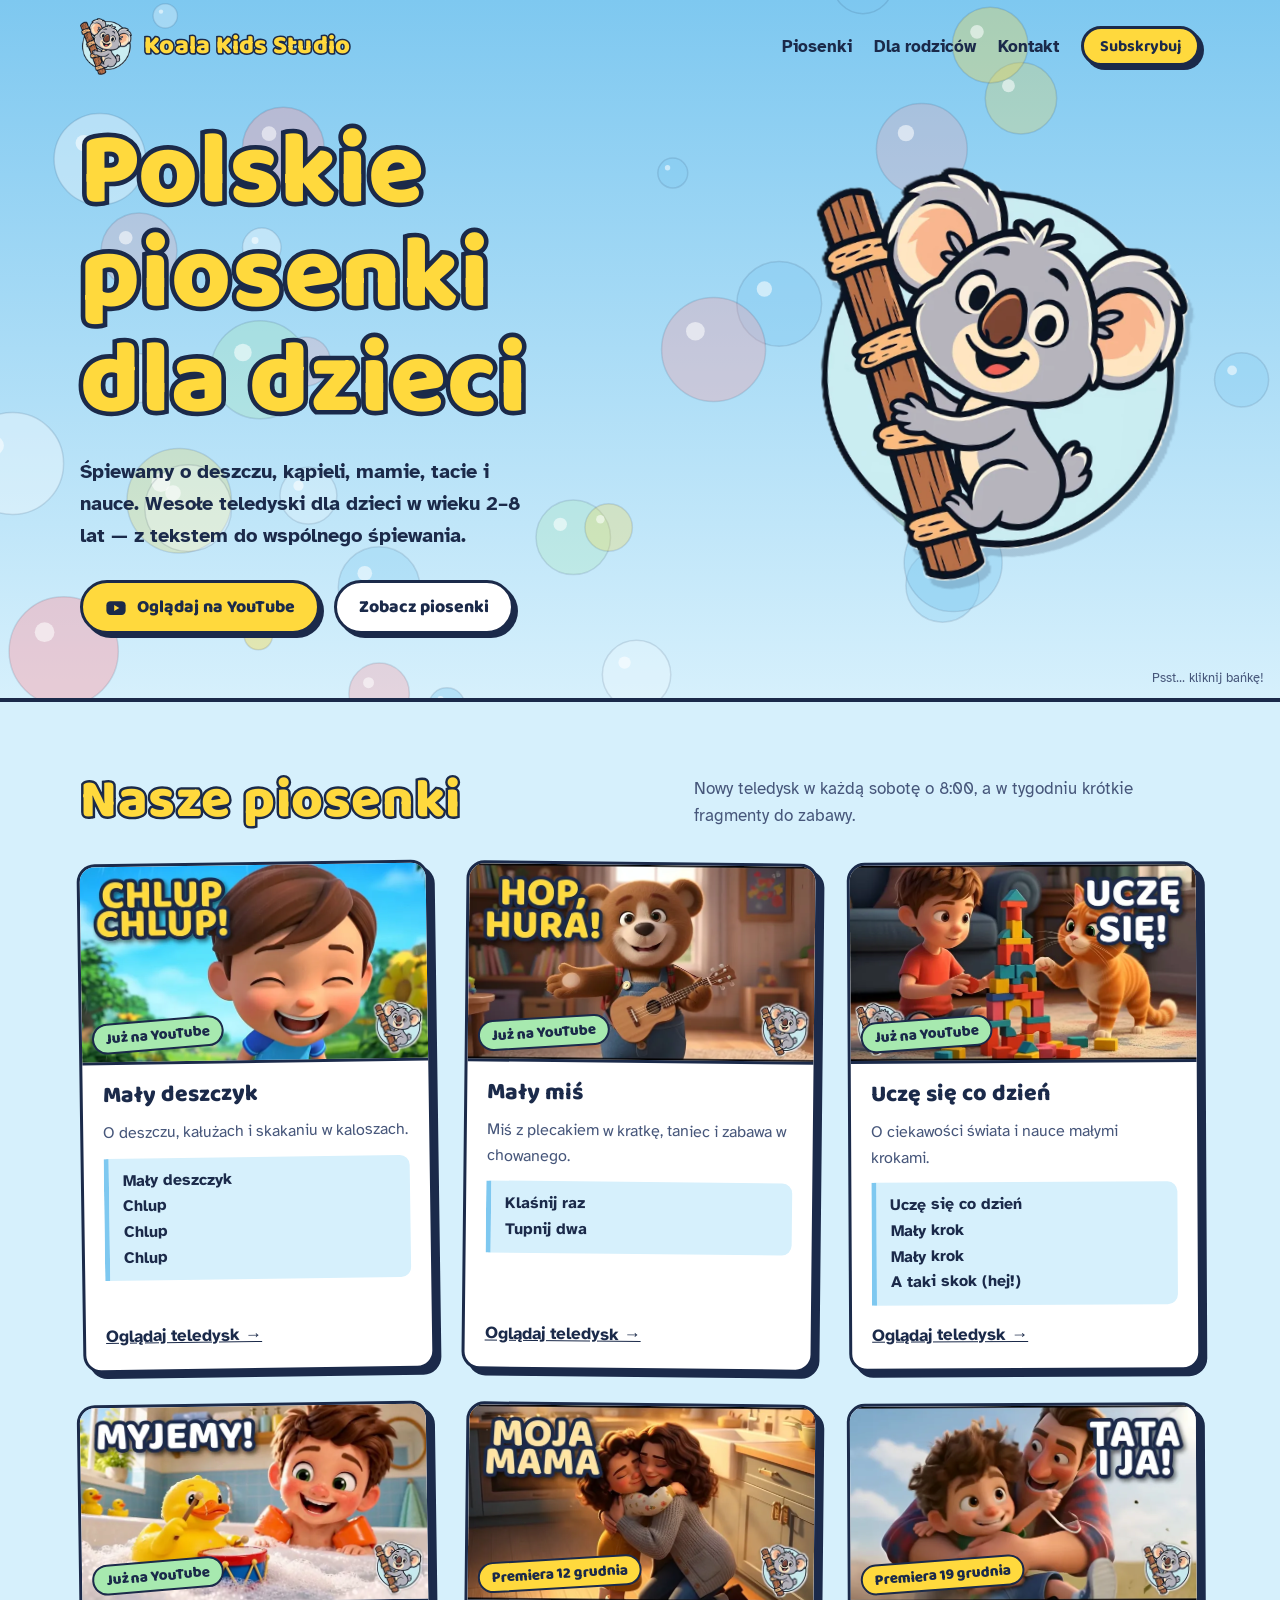
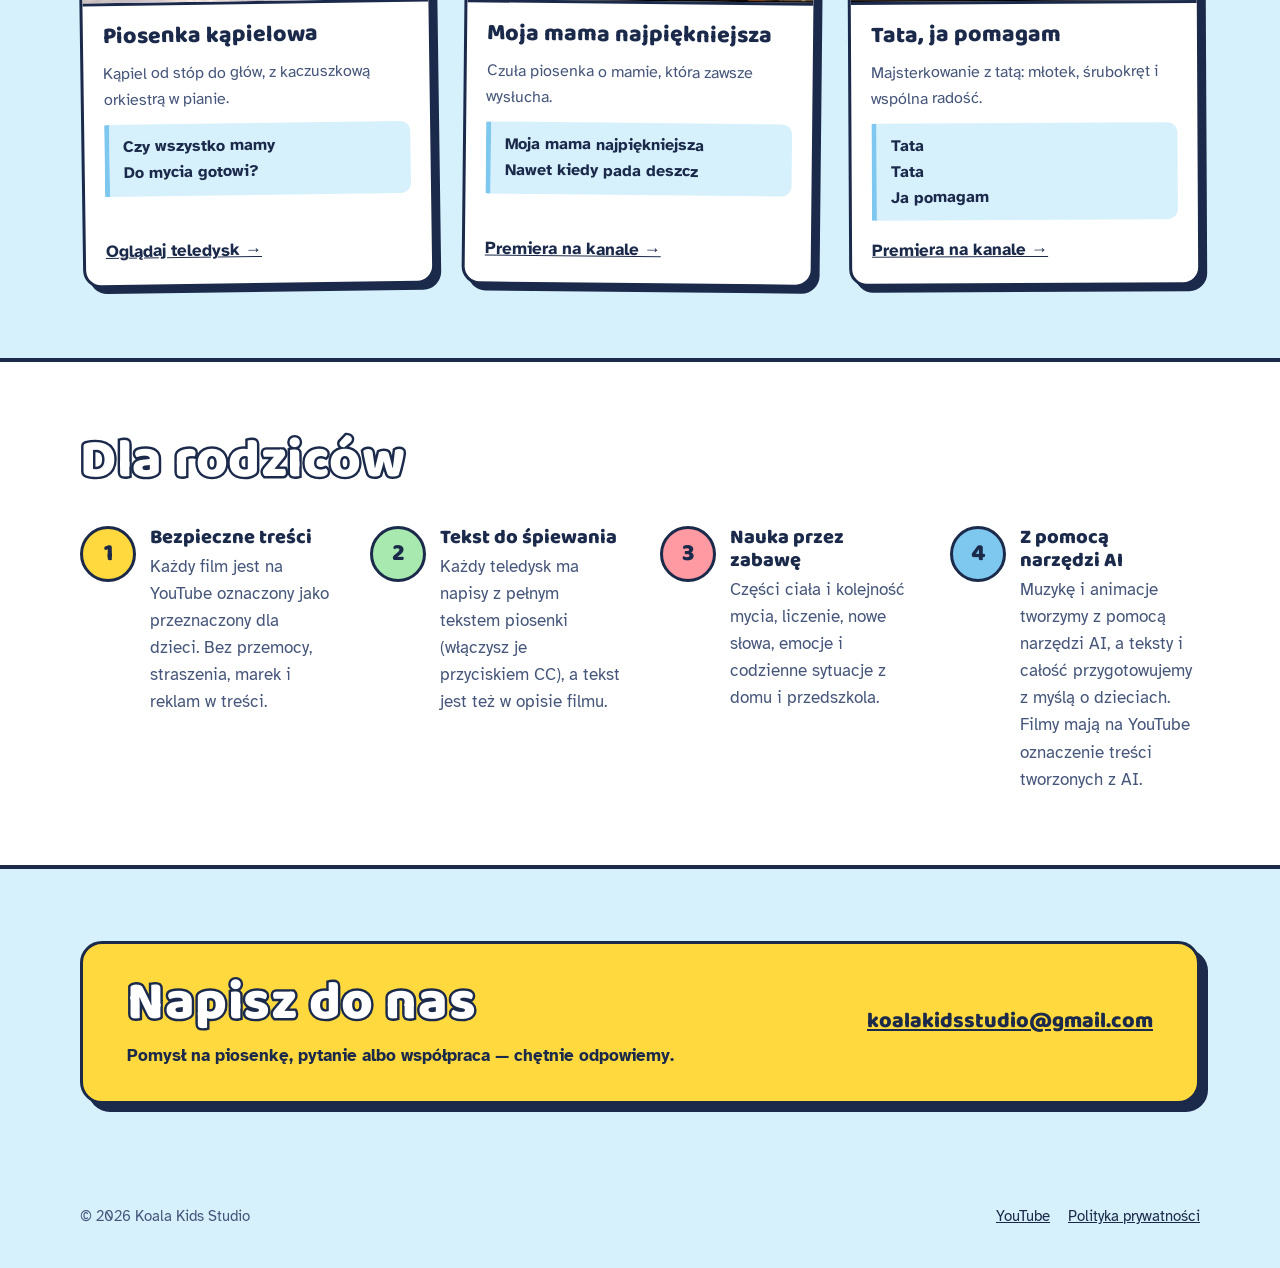
==== index.html @ 77db11eb "strona: 2026-11-21 11:00" ====
<!DOCTYPE html>
<html lang="pl">
<head>
<meta charset="utf-8">
<meta name="viewport" content="width=device-width, initial-scale=1">
<title>Koala Kids Studio</title>
<meta name="description" content="Koala Kids Studio — polskie piosenki dla dzieci z wesołymi teledyskami. O deszczu, kąpieli, mamie, tacie i nauce. Dla dzieci w wieku 2–8 lat.">
<link rel="icon" href="img/favicon.png">
<link rel="apple-touch-icon" href="img/apple-touch-icon.png">
<meta property="og:title" content="Koala Kids Studio — polskie piosenki dla dzieci">
<meta property="og:description" content="Wesołe polskie piosenki z teledyskami dla dzieci w wieku 2–8 lat.">
<meta property="og:image" content="https://koalakidsstudio.pl/img/kks-007.webp">
<link rel="preconnect" href="https://fonts.googleapis.com">
<link rel="preconnect" href="https://fonts.gstatic.com" crossorigin>
<link href="https://fonts.googleapis.com/css2?family=Atkinson+Hyperlegible:wght@400;700&family=Baloo+2:wght@700;800&display=swap" rel="stylesheet">
<link rel="stylesheet" href="style.css">
</head>
<body>

<header class="gora">
  <canvas id="banki" aria-hidden="true"></canvas>
  <div class="wrap menu">
    <a class="marka" href="#"><img src="img/logo.webp" alt=""><span class="obrys">Koala Kids Studio</span></a>
    <nav aria-label="Menu">
      <a href="#piosenki">Piosenki</a>
      <a href="#rodzice">Dla rodziców</a>
      <a href="#kontakt">Kontakt</a>
      <a class="przycisk" href="https://www.youtube.com/@koalakidsstudiopl?sub_confirmation=1">Subskrybuj</a>
    </nav>
  </div>
  <div class="wrap bohater">
    <div>
      <h1 class="obrys"><span class="linia">Polskie piosenki</span><span class="linia">dla dzieci</span></h1>
      <p class="wstep">Śpiewamy o deszczu, kąpieli, mamie, tacie i nauce. Wesołe teledyski dla dzieci w wieku 2–8 lat — z tekstem do wspólnego śpiewania.</p>
      <div class="przyciski">
        <a class="przycisk" href="https://www.youtube.com/@koalakidsstudiopl">
          <svg viewBox="0 0 24 24" aria-hidden="true"><rect x="1.5" y="4.5" width="21" height="15" rx="4.5" fill="#1b2a4a"/><path d="M10 8.8v6.4l5.6-3.2z" fill="#ffd93d"/></svg>
          Oglądaj na YouTube
        </a>
        <a class="przycisk jasny" href="#piosenki">Zobacz piosenki</a>
      </div>
    </div>
    <img class="koala" src="img/logo.webp" alt="Koala z kanału Koala Kids Studio wspina się po drabince">
  </div>
  <span class="podpis-banki">Psst… kliknij bańkę!</span>
</header>

<main>
  <section id="piosenki">
    <div class="wrap">
      <div class="naglowek-sekcji">
        <h2 class="obrys">Nasze piosenki</h2>
        <p>Nowy teledysk w każdą sobotę o 8:00, a w tygodniu krótkie fragmenty do zabawy.</p>
      </div>
      <div class="piosenki">
        <article class="piosenka" data-premiera="2026-11-21T08:00:00+01:00" data-yt="pkeuDbshSq4">
          <div class="kadr"><img src="img/kks-001.webp" alt="Miniatura teledysku Mały deszczyk" loading="lazy"><span class="znaczek juz">Już na YouTube</span></div>
          <div class="tresc">
            <h3>Mały deszczyk</h3>
            <p class="o">O deszczu, kałużach i skakaniu w kaloszach.</p>
            <p class="cytat">Mały deszczyk
Chlup
Chlup
Chlup</p>
            <a class="akcja" href="https://youtu.be/pkeuDbshSq4">Oglądaj teledysk →</a>
          </div>
        </article>
        <article class="piosenka" data-premiera="2026-11-25T08:00:00+01:00" data-yt="8YzQGUByUic">
          <div class="kadr"><img src="img/kks-003.webp" alt="Miniatura teledysku Mały miś" loading="lazy"><span class="znaczek">Premiera 25 listopada</span></div>
          <div class="tresc">
            <h3>Mały miś</h3>
            <p class="o">Miś z plecakiem w kratkę, taniec i zabawa w chowanego.</p>
            <p class="cytat">Klaśnij raz
Tupnij dwa</p>
            <a class="akcja" href="https://www.youtube.com/@koalakidsstudiopl">Premiera na kanale →</a>
          </div>
        </article>
        <article class="piosenka" data-premiera="2026-11-28T08:00:00+01:00" data-yt="z_rYiJi0wVs">
          <div class="kadr"><img src="img/kks-002.webp" alt="Miniatura teledysku Uczę się co dzień" loading="lazy"><span class="znaczek">Premiera 28 listopada</span></div>
          <div class="tresc">
            <h3>Uczę się co dzień</h3>
            <p class="o">O ciekawości świata i nauce małymi krokami.</p>
            <p class="cytat">Uczę się co dzień
Mały krok
Mały krok
A taki skok (hej!)</p>
            <a class="akcja" href="https://www.youtube.com/@koalakidsstudiopl">Premiera na kanale →</a>
          </div>
        </article>
        <article class="piosenka" data-premiera="2026-12-05T08:00:00+01:00" data-yt="9zr2ETC3fcg">
          <div class="kadr"><img src="img/kks-007.webp" alt="Miniatura teledysku Piosenka kąpielowa" loading="lazy"><span class="znaczek">Premiera 5 grudnia</span></div>
          <div class="tresc">
            <h3>Piosenka kąpielowa</h3>
            <p class="o">Kąpiel od stóp do głów, z kaczuszkową orkiestrą w pianie.</p>
            <p class="cytat">Czy wszystko mamy
Do mycia gotowi?</p>
            <a class="akcja" href="https://www.youtube.com/@koalakidsstudiopl">Premiera na kanale →</a>
          </div>
        </article>
        <article class="piosenka" data-premiera="2026-12-12T08:00:00+01:00" data-yt="">
          <div class="kadr"><img src="img/kks-004.webp" alt="Miniatura teledysku Moja mama najpiękniejsza" loading="lazy"><span class="znaczek">Premiera 12 grudnia</span></div>
          <div class="tresc">
            <h3>Moja mama najpiękniejsza</h3>
            <p class="o">Czuła piosenka o mamie, która zawsze wysłucha.</p>
            <p class="cytat">Moja mama najpiękniejsza
Nawet kiedy pada deszcz</p>
            <a class="akcja" href="https://www.youtube.com/@koalakidsstudiopl">Premiera na kanale →</a>
          </div>
        </article>
        <article class="piosenka" data-premiera="2026-12-19T08:00:00+01:00" data-yt="">
          <div class="kadr"><img src="img/kks-005.webp" alt="Miniatura teledysku Tata, ja pomagam" loading="lazy"><span class="znaczek">Premiera 19 grudnia</span></div>
          <div class="tresc">
            <h3>Tata, ja pomagam</h3>
            <p class="o">Majsterkowanie z tatą: młotek, śrubokręt i wspólna radość.</p>
            <p class="cytat">Tata
Tata
Ja pomagam</p>
            <a class="akcja" href="https://www.youtube.com/@koalakidsstudiopl">Premiera na kanale →</a>
          </div>
        </article>
      </div>
    </div>
  </section>

  <section id="rodzice" class="rodzice">
    <div class="wrap">
      <h2 class="obrys bialy">Dla rodziców</h2>
      <div class="zasady">
        <div class="zasada">
          <span class="kolko" aria-hidden="true">1</span>
          <div><h3>Bezpieczne treści</h3><p>Każdy film jest na YouTube oznaczony jako przeznaczony dla dzieci. Bez przemocy, straszenia, marek i reklam w treści.</p></div>
        </div>
        <div class="zasada">
          <span class="kolko" aria-hidden="true">2</span>
          <div><h3>Tekst do śpiewania</h3><p>Każdy teledysk ma napisy z pełnym tekstem piosenki (włączysz je przyciskiem CC), a tekst jest też w opisie filmu.</p></div>
        </div>
        <div class="zasada">
          <span class="kolko" aria-hidden="true">3</span>
          <div><h3>Nauka przez zabawę</h3><p>Części ciała i kolejność mycia, liczenie, nowe słowa, emocje i codzienne sytuacje z domu i przedszkola.</p></div>
        </div>
        <div class="zasada">
          <span class="kolko" aria-hidden="true">4</span>
          <div><h3>Z pomocą narzędzi AI</h3><p>Muzykę i animacje tworzymy z pomocą narzędzi AI, a teksty i całość przygotowujemy z myślą o dzieciach. Filmy mają na YouTube oznaczenie treści tworzonych z AI.</p></div>
        </div>
      </div>
    </div>
  </section>

  <section id="kontakt" class="kontakt">
    <div class="wrap">
      <div class="karta">
        <div>
          <h2 class="obrys bialy">Napisz do nas</h2>
          <p>Pomysł na piosenkę, pytanie albo współpraca — chętnie odpowiemy.</p>
        </div>
        <a class="adres" href="mailto:koalakidsstudio@gmail.com">koalakidsstudio@gmail.com</a>
      </div>
    </div>
  </section>
</main>

<footer>
  <div class="wrap">
    <span>© 2026 Koala Kids Studio</span>
    <nav aria-label="Stopka">
      <a href="https://www.youtube.com/@koalakidsstudiopl">YouTube</a>
      <a href="polityka-prywatnosci.html">Polityka prywatności</a>
    </nav>
  </div>
</footer>

<script src="banki.js"></script>
</body>
</html>
---- style.css ----
/* Koala Kids Studio — strona. Świat marki: niebo z bańkami (baner kanału) + napisy z granatowym obrysem (miniatury).
   Układ: nagłówek-niebo z bańkami, piosenki jako „naklejki” z obrysem, sekcja dla rodziców, kontakt. Jeden jasny motyw. */
:root {
  --niebo: #7ec8f0;
  --niebo-jasne: #d6f0fc;
  --granat: #1b2a4a;
  --slonce: #ffd93d;
  --roz: #ff9aa2;
  --mieta: #a7e9af;
  --papier: #ffffff;
  --tekst: #1b2a4a;
  --tekst-cichy: #46567a;
  --f-tytul: "Baloo 2", "Arial Rounded MT Bold", "Trebuchet MS", sans-serif;
  --f-tekst: "Atkinson Hyperlegible", "Segoe UI", Arial, sans-serif;
  --obrys: 0.09em;
  color-scheme: light;
}

* { box-sizing: border-box; }
html { scroll-behavior: smooth; }
@media (prefers-reduced-motion: reduce) { html { scroll-behavior: auto; } }
body {
  margin: 0;
  background: var(--niebo-jasne);
  color: var(--tekst);
  font: 400 1.0625rem/1.6 var(--f-tekst);
}
img { max-width: 100%; display: block; }
a { color: var(--granat); }
a:focus-visible, button:focus-visible { outline: 3px solid var(--granat); outline-offset: 3px; border-radius: 6px; }

.obrys {
  font-family: var(--f-tytul);
  font-weight: 800;
  color: var(--slonce);
  -webkit-text-stroke: var(--obrys) var(--granat);
  paint-order: stroke fill;
  letter-spacing: 0.01em;
  line-height: 1.02;
}
.obrys.bialy { color: var(--papier); }
h1, h2, h3 { text-wrap: balance; margin: 0; }
h2 { font-size: clamp(2.2rem, 5vw, 3.4rem); }
h3 { font-family: var(--f-tytul); font-weight: 800; font-size: 1.45rem; line-height: 1.15; }

.wrap { width: min(1120px, 100% - 32px); margin-inline: auto; }

/* ---------- nagłówek ---------- */
.gora {
  position: relative;
  overflow: hidden;
  background: linear-gradient(180deg, var(--niebo) 0%, var(--niebo-jasne) 100%);
  border-bottom: 4px solid var(--granat);
}
#banki { position: absolute; inset: 0; width: 100%; height: 100%; }
.menu {
  position: relative;
  display: flex; align-items: center; justify-content: space-between; gap: 16px; flex-wrap: wrap;
  padding-block: 18px;
}
.marka { display: flex; align-items: center; gap: 12px; text-decoration: none; }
.marka img { width: 52px; height: auto; }
.marka span { font-size: 1.6rem; --obrys: 0.12em; }
.menu nav { display: flex; gap: 6px 22px; flex-wrap: wrap; align-items: center; }
.menu nav a { font-weight: 700; text-decoration: none; }
.menu nav a:hover { text-decoration: underline; text-underline-offset: 4px; }

.przycisk {
  display: inline-flex; align-items: center; gap: 10px;
  font: 800 1.1rem/1 var(--f-tytul);
  padding: 14px 22px 12px;
  border: 3px solid var(--granat);
  border-radius: 999px;
  background: var(--slonce);
  color: var(--granat);
  text-decoration: none;
  box-shadow: 4px 4px 0 var(--granat);
  transition: transform .12s ease, box-shadow .12s ease;
}
.przycisk:hover { transform: translate(-2px, -2px); box-shadow: 6px 6px 0 var(--granat); }
.przycisk:active { transform: translate(2px, 2px); box-shadow: 2px 2px 0 var(--granat); }
.przycisk.jasny { background: var(--papier); }
.przycisk svg { width: 22px; height: 22px; flex: none; }
.menu .przycisk { font-size: 1rem; padding: 10px 16px 8px; }

.bohater {
  position: relative;
  display: grid; grid-template-columns: 1.25fr 0.75fr; align-items: center; gap: 24px;
  padding-block: 28px 64px;
}
.bohater h1 { font-size: clamp(3rem, 8.5vw, 6.4rem); }
.bohater h1 .linia { display: block; }
.bohater .wstep { font-size: 1.25rem; max-width: 34ch; margin: 22px 0 28px; font-weight: 700; }
.bohater .przyciski { display: flex; gap: 14px; flex-wrap: wrap; }
.bohater .koala { width: min(380px, 100%); justify-self: center; filter: drop-shadow(6px 8px 0 rgba(27, 42, 74, .18)); transform: rotate(4deg); }
.podpis-banki { position: absolute; right: 16px; bottom: 10px; font-size: .8rem; color: var(--tekst-cichy); }

/* ---------- piosenki ---------- */
section { padding-block: 72px; }
.naglowek-sekcji { display: flex; justify-content: space-between; align-items: end; gap: 16px; flex-wrap: wrap; margin-bottom: 32px; }
.naglowek-sekcji p { margin: 0; max-width: 46ch; color: var(--tekst-cichy); }
.piosenki { display: grid; grid-template-columns: repeat(auto-fill, minmax(300px, 1fr)); gap: 32px; }
.piosenka {
  display: flex; flex-direction: column;
  background: var(--papier);
  border: 3px solid var(--granat);
  border-radius: 18px;
  box-shadow: 6px 6px 0 var(--granat);
  overflow: hidden;
}
.piosenka:nth-child(3n+1) { transform: rotate(-0.8deg); }
.piosenka:nth-child(3n+2) { transform: rotate(0.6deg); }
.piosenka:nth-child(3n) { transform: rotate(-0.3deg); }
.piosenka .kadr { position: relative; aspect-ratio: 16 / 9; border-bottom: 3px solid var(--granat); }
.piosenka .kadr img { width: 100%; height: 100%; object-fit: cover; }
.znaczek {
  position: absolute; bottom: 10px; left: 10px;  /* lewy dół: na miniaturach napisy są u góry, logo w prawym dole */
  font: 800 .95rem/1 var(--f-tytul);
  background: var(--slonce); color: var(--granat);
  border: 2.5px solid var(--granat); border-radius: 999px;
  padding: 7px 12px 5px; transform: rotate(-4deg);
}
.znaczek.juz { background: var(--mieta); }
.piosenka .tresc { display: flex; flex-direction: column; gap: 12px; padding: 18px 20px 20px; flex: 1; }
.piosenka .o { margin: 0; color: var(--tekst-cichy); font-size: 1rem; }
.cytat {
  margin: 0; padding: 10px 14px;
  background: var(--niebo-jasne); border-left: 5px solid var(--niebo); border-radius: 0 10px 10px 0;
  font-weight: 700; white-space: pre-line; font-size: 1rem;
}
.piosenka .akcja { margin-top: auto; padding-top: 4px; font-weight: 700; }

/* ---------- dla rodziców ---------- */
.rodzice { background: var(--papier); border-block: 4px solid var(--granat); }
.zasady { display: grid; grid-template-columns: repeat(auto-fit, minmax(240px, 1fr)); gap: 28px 40px; margin-top: 36px; }
.zasada { display: grid; grid-template-columns: 56px 1fr; gap: 14px; align-items: start; }
.zasada .kolko {
  width: 56px; height: 56px; border-radius: 50%;
  border: 3px solid var(--granat); display: grid; place-items: center;
  font: 800 1.5rem/1 var(--f-tytul);
}
.zasada:nth-child(4n+1) .kolko { background: var(--slonce); }
.zasada:nth-child(4n+2) .kolko { background: var(--mieta); }
.zasada:nth-child(4n+3) .kolko { background: var(--roz); }
.zasada:nth-child(4n) .kolko { background: var(--niebo); }
.zasada h3 { font-size: 1.25rem; margin-bottom: 4px; }
.zasada p { margin: 0; color: var(--tekst-cichy); }

/* ---------- kontakt + stopka ---------- */
.kontakt { text-align: left; }
.kontakt .karta {
  display: grid; grid-template-columns: 1fr auto; gap: 24px; align-items: center;
  background: var(--slonce); border: 3px solid var(--granat); border-radius: 22px; box-shadow: 8px 8px 0 var(--granat);
  padding: 32px clamp(20px, 4vw, 44px);
}
.kontakt .karta p { margin: 10px 0 0; font-weight: 700; }
.kontakt .adres { font: 800 1.35rem/1.2 var(--f-tytul); word-break: break-all; }
footer { padding-block: 28px 40px; color: var(--tekst-cichy); font-size: .95rem; }
footer .wrap { display: flex; justify-content: space-between; gap: 12px 24px; flex-wrap: wrap; }
footer nav { display: flex; gap: 18px; flex-wrap: wrap; }

/* ---------- polityka prywatności ---------- */
.dokument { padding-block: 48px 72px; }
.dokument article {
  background: var(--papier); border: 3px solid var(--granat); border-radius: 20px; box-shadow: 6px 6px 0 var(--granat);
  padding: clamp(22px, 5vw, 56px); max-width: 780px;
}
.dokument h1 { font-size: clamp(2.2rem, 6vw, 3.6rem); margin-bottom: 8px; }
.dokument h2 { font-family: var(--f-tytul); font-size: 1.5rem; -webkit-text-stroke: 0; color: var(--granat); margin: 32px 0 6px; }
.dokument p, .dokument li { max-width: 65ch; }
.dokument .data { color: var(--tekst-cichy); margin: 0 0 8px; }
.dokument hr { border: 0; border-top: 3px dashed var(--niebo); margin: 44px 0 8px; }
.gora.mala .menu { padding-block: 14px; }

@media (max-width: 760px) {
  .bohater { grid-template-columns: 1fr; padding-bottom: 48px; }
  .bohater .koala { width: 210px; order: -1; justify-self: start; }
  .kontakt .karta { grid-template-columns: 1fr; }
  .piosenka:nth-child(n) { transform: none; }
}
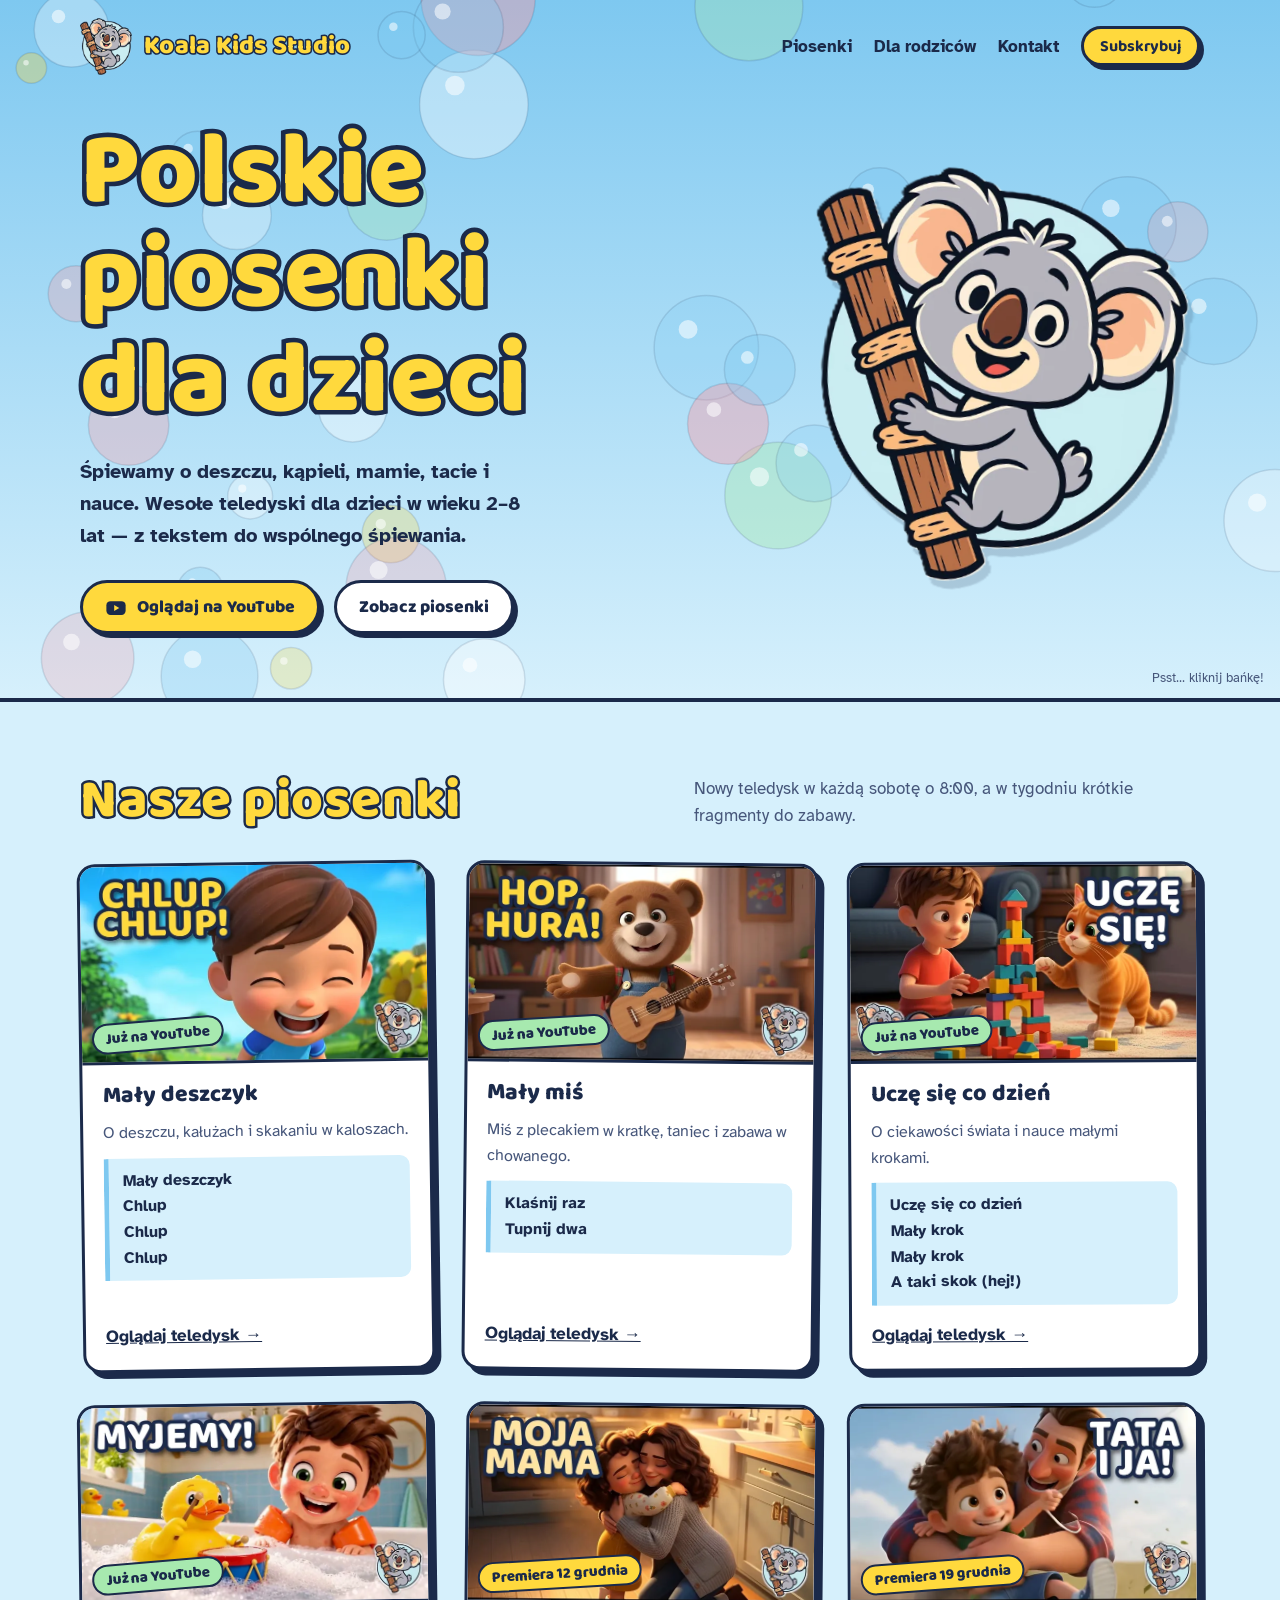
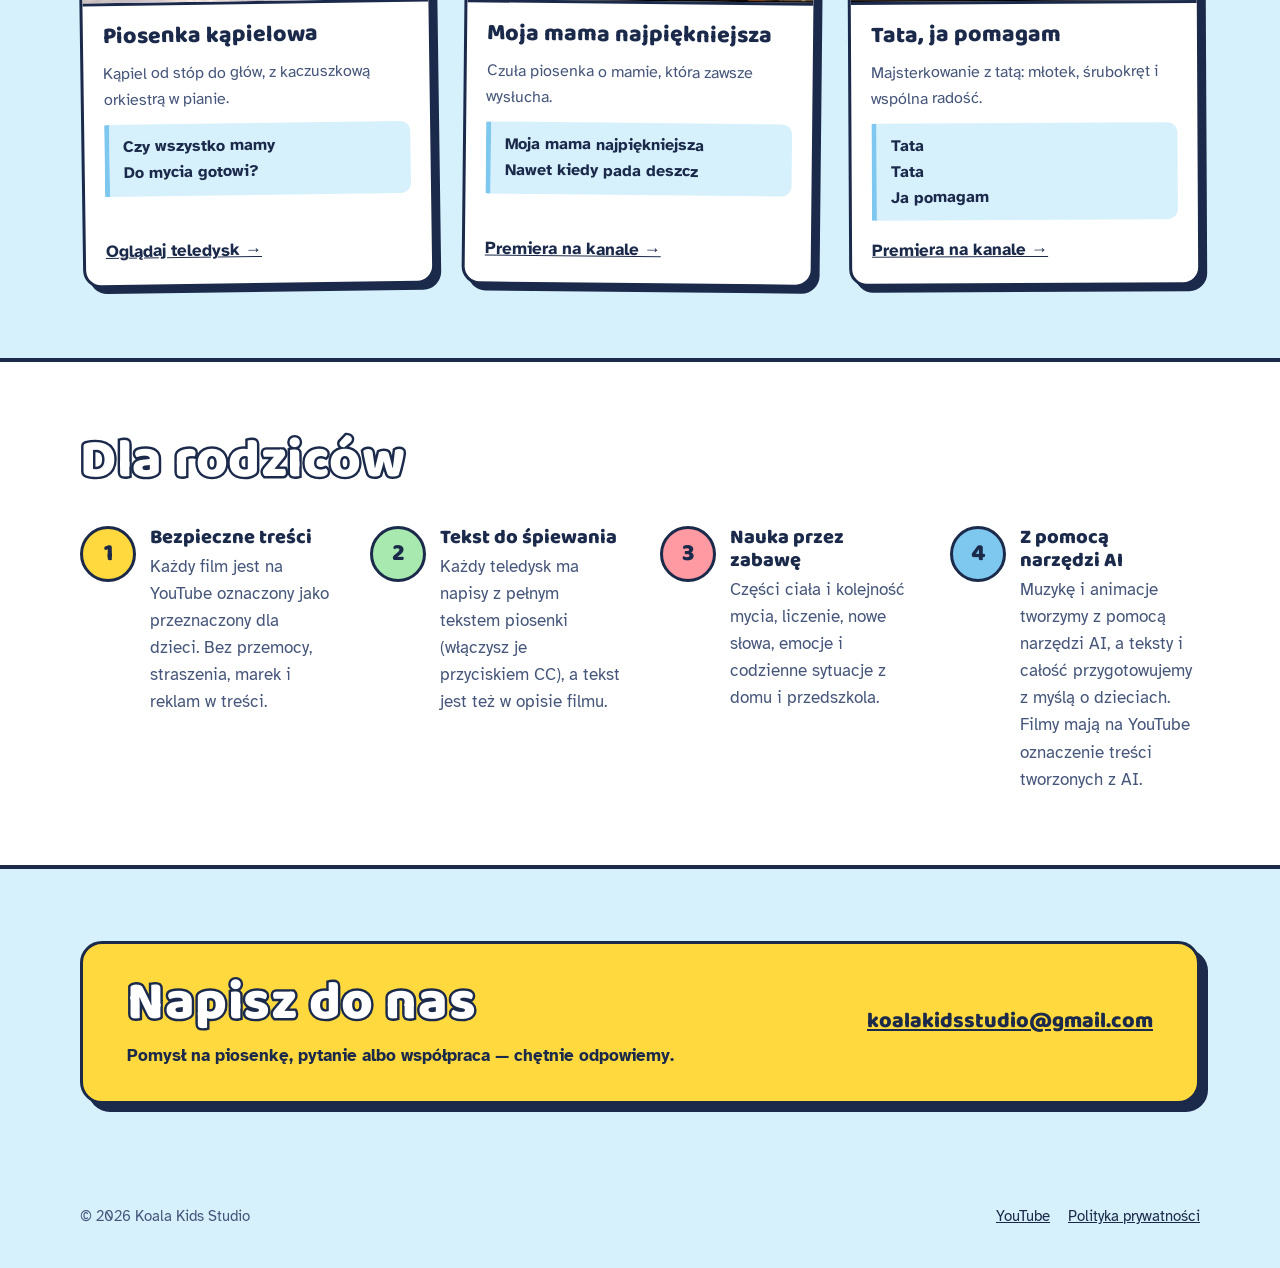
==== commit 9277c357: "strona: 2026-11-21 14:01" ====
--- a/index.html
+++ b/index.html
@@ -10,9 +10,7 @@
 <meta property="og:title" content="Koala Kids Studio — polskie piosenki dla dzieci">
 <meta property="og:description" content="Wesołe polskie piosenki z teledyskami dla dzieci w wieku 2–8 lat.">
 <meta property="og:image" content="https://koalakidsstudio.pl/img/kks-007.webp">
-<link rel="preconnect" href="https://fonts.googleapis.com">
-<link rel="preconnect" href="https://fonts.gstatic.com" crossorigin>
-<link href="https://fonts.googleapis.com/css2?family=Atkinson+Hyperlegible:wght@400;700&family=Baloo+2:wght@700;800&display=swap" rel="stylesheet">
+<link rel="stylesheet" href="fonts.css">
 <link rel="stylesheet" href="style.css">
 </head>
 <body>
--- a/fonts.css
+++ b/fonts.css
@@ -0,0 +1,73 @@
+/* Czcionki u nas (nie z Google Fonts): odwiedzający nie łączy się z serwerami Google. Licencja SIL OFL. */
+/* latin-ext */
+@font-face {
+  font-family: 'Atkinson Hyperlegible';
+  font-style: normal;
+  font-weight: 400;
+  font-display: swap;
+  src: url(fonts/atkinson-hyperlegible-400-latin-ext.woff2) format('woff2');
+  unicode-range: U+0100-02BA, U+02BD-02C5, U+02C7-02CC, U+02CE-02D7, U+02DD-02FF, U+0304, U+0308, U+0329, U+1D00-1DBF, U+1E00-1E9F, U+1EF2-1EFF, U+2020, U+20A0-20AB, U+20AD-20C4, U+2113, U+2C60-2C7F, U+A720-A7FF;
+}
+/* latin */
+@font-face {
+  font-family: 'Atkinson Hyperlegible';
+  font-style: normal;
+  font-weight: 400;
+  font-display: swap;
+  src: url(fonts/atkinson-hyperlegible-400-latin.woff2) format('woff2');
+  unicode-range: U+0000-00FF, U+0131, U+0152-0153, U+02BB-02BC, U+02C6, U+02DA, U+02DC, U+0304, U+0308, U+0329, U+2000-206F, U+20AC, U+2122, U+2191, U+2193, U+2212, U+2215, U+FEFF, U+FFFD;
+}
+/* latin-ext */
+@font-face {
+  font-family: 'Atkinson Hyperlegible';
+  font-style: normal;
+  font-weight: 700;
+  font-display: swap;
+  src: url(fonts/atkinson-hyperlegible-700-latin-ext.woff2) format('woff2');
+  unicode-range: U+0100-02BA, U+02BD-02C5, U+02C7-02CC, U+02CE-02D7, U+02DD-02FF, U+0304, U+0308, U+0329, U+1D00-1DBF, U+1E00-1E9F, U+1EF2-1EFF, U+2020, U+20A0-20AB, U+20AD-20C4, U+2113, U+2C60-2C7F, U+A720-A7FF;
+}
+/* latin */
+@font-face {
+  font-family: 'Atkinson Hyperlegible';
+  font-style: normal;
+  font-weight: 700;
+  font-display: swap;
+  src: url(fonts/atkinson-hyperlegible-700-latin.woff2) format('woff2');
+  unicode-range: U+0000-00FF, U+0131, U+0152-0153, U+02BB-02BC, U+02C6, U+02DA, U+02DC, U+0304, U+0308, U+0329, U+2000-206F, U+20AC, U+2122, U+2191, U+2193, U+2212, U+2215, U+FEFF, U+FFFD;
+}
+/* latin-ext */
+@font-face {
+  font-family: 'Baloo 2';
+  font-style: normal;
+  font-weight: 700;
+  font-display: swap;
+  src: url(fonts/baloo-2-latin-ext.woff2) format('woff2');
+  unicode-range: U+0100-02BA, U+02BD-02C5, U+02C7-02CC, U+02CE-02D7, U+02DD-02FF, U+0304, U+0308, U+0329, U+1D00-1DBF, U+1E00-1E9F, U+1EF2-1EFF, U+2020, U+20A0-20AB, U+20AD-20C4, U+2113, U+2C60-2C7F, U+A720-A7FF;
+}
+/* latin */
+@font-face {
+  font-family: 'Baloo 2';
+  font-style: normal;
+  font-weight: 700;
+  font-display: swap;
+  src: url(fonts/baloo-2-latin.woff2) format('woff2');
+  unicode-range: U+0000-00FF, U+0131, U+0152-0153, U+02BB-02BC, U+02C6, U+02DA, U+02DC, U+0304, U+0308, U+0329, U+2000-206F, U+20AC, U+2122, U+2191, U+2193, U+2212, U+2215, U+FEFF, U+FFFD;
+}
+/* latin-ext */
+@font-face {
+  font-family: 'Baloo 2';
+  font-style: normal;
+  font-weight: 800;
+  font-display: swap;
+  src: url(fonts/baloo-2-latin-ext.woff2) format('woff2');
+  unicode-range: U+0100-02BA, U+02BD-02C5, U+02C7-02CC, U+02CE-02D7, U+02DD-02FF, U+0304, U+0308, U+0329, U+1D00-1DBF, U+1E00-1E9F, U+1EF2-1EFF, U+2020, U+20A0-20AB, U+20AD-20C4, U+2113, U+2C60-2C7F, U+A720-A7FF;
+}
+/* latin */
+@font-face {
+  font-family: 'Baloo 2';
+  font-style: normal;
+  font-weight: 800;
+  font-display: swap;
+  src: url(fonts/baloo-2-latin.woff2) format('woff2');
+  unicode-range: U+0000-00FF, U+0131, U+0152-0153, U+02BB-02BC, U+02C6, U+02DA, U+02DC, U+0304, U+0308, U+0329, U+2000-206F, U+20AC, U+2122, U+2191, U+2193, U+2212, U+2215, U+FEFF, U+FFFD;
+}
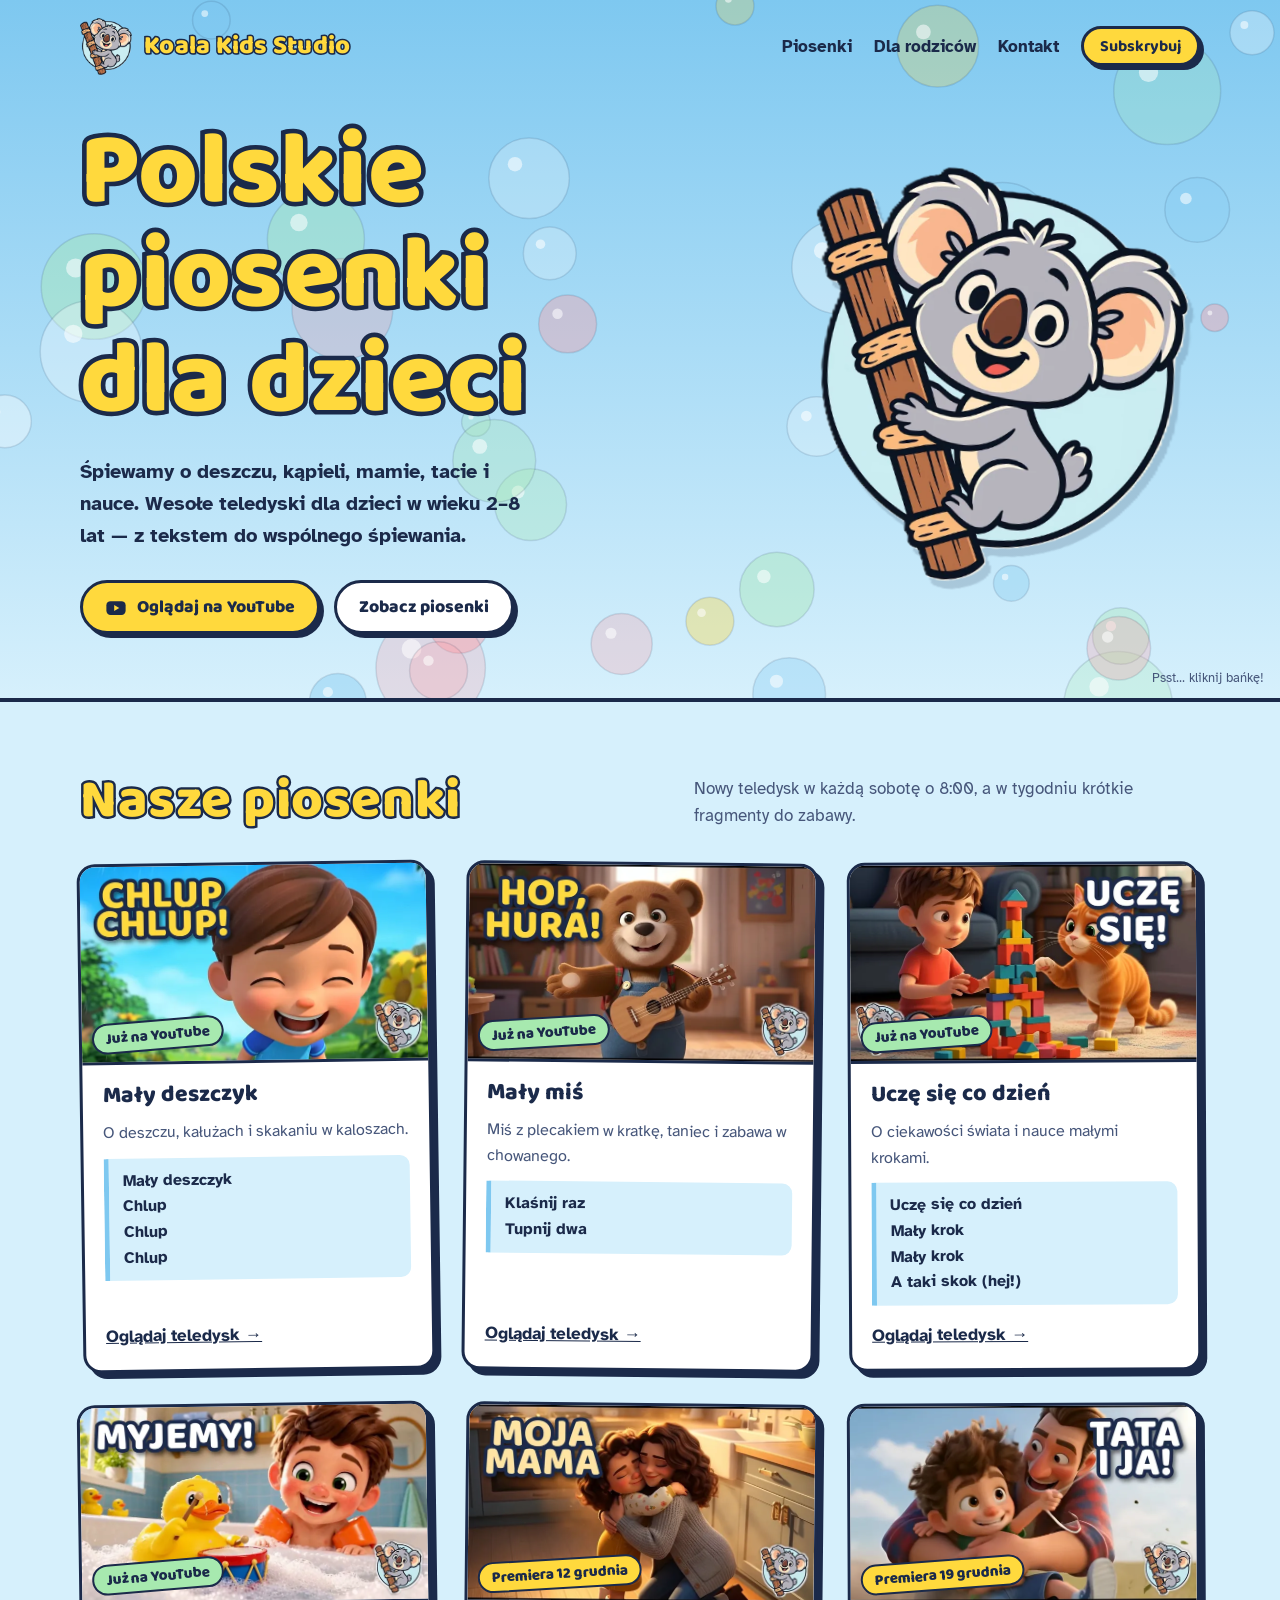
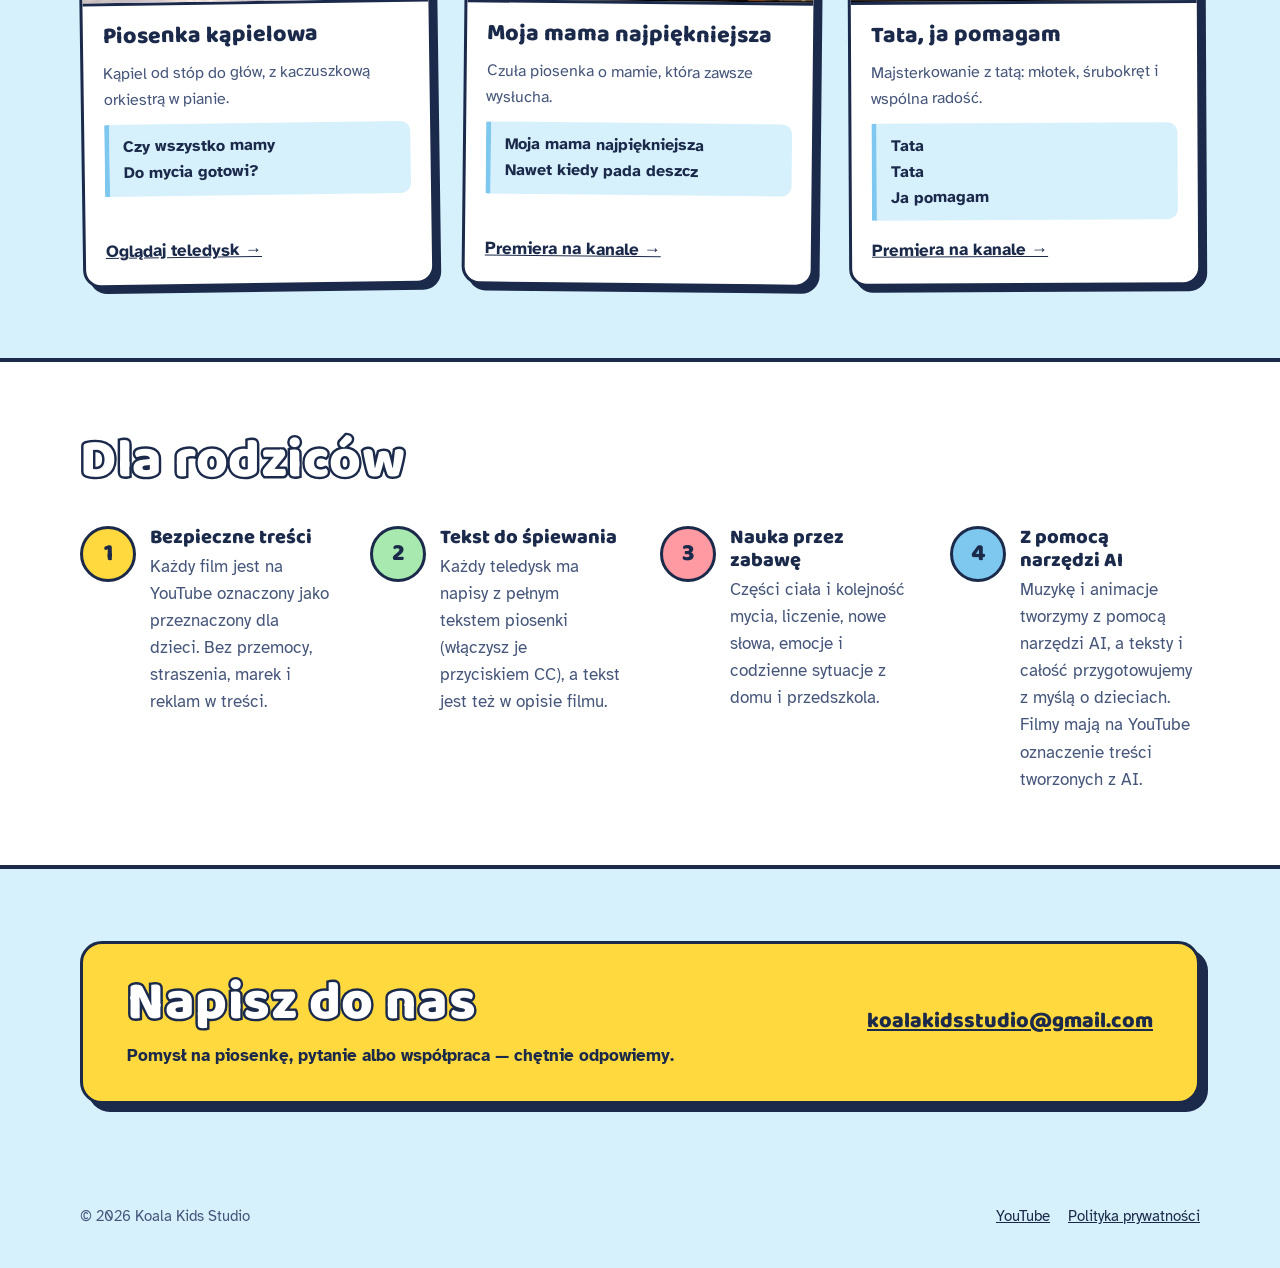
==== commit f2bc0414: "strona: 2026-11-21 14:38" ====
--- a/index.html
+++ b/index.html
@@ -23,7 +23,7 @@
       <a href="#piosenki">Piosenki</a>
       <a href="#rodzice">Dla rodziców</a>
       <a href="#kontakt">Kontakt</a>
-      <a class="przycisk" href="https://www.youtube.com/@koalakidsstudiopl?sub_confirmation=1">Subskrybuj</a>
+      <a class="przycisk" href="https://www.youtube.com/@koalakidsstudiopl?sub_confirmation=1" data-goatcounter-click="klik-subskrybuj">Subskrybuj</a>
     </nav>
   </div>
   <div class="wrap bohater">
@@ -31,7 +31,7 @@
       <h1 class="obrys"><span class="linia">Polskie piosenki</span><span class="linia">dla dzieci</span></h1>
       <p class="wstep">Śpiewamy o deszczu, kąpieli, mamie, tacie i nauce. Wesołe teledyski dla dzieci w wieku 2–8 lat — z tekstem do wspólnego śpiewania.</p>
       <div class="przyciski">
-        <a class="przycisk" href="https://www.youtube.com/@koalakidsstudiopl">
+        <a class="przycisk" href="https://www.youtube.com/@koalakidsstudiopl" data-goatcounter-click="klik-ogladaj-youtube">
           <svg viewBox="0 0 24 24" aria-hidden="true"><rect x="1.5" y="4.5" width="21" height="15" rx="4.5" fill="#1b2a4a"/><path d="M10 8.8v6.4l5.6-3.2z" fill="#ffd93d"/></svg>
           Oglądaj na YouTube
         </a>
@@ -60,7 +60,7 @@
 Chlup
 Chlup
 Chlup</p>
-            <a class="akcja" href="https://youtu.be/pkeuDbshSq4">Oglądaj teledysk →</a>
+            <a class="akcja" data-goatcounter-click="klik-kks-001" href="https://youtu.be/pkeuDbshSq4">Oglądaj teledysk →</a>
           </div>
         </article>
         <article class="piosenka" data-premiera="2026-11-25T08:00:00+01:00" data-yt="8YzQGUByUic">
@@ -70,7 +70,7 @@
             <p class="o">Miś z plecakiem w kratkę, taniec i zabawa w chowanego.</p>
             <p class="cytat">Klaśnij raz
 Tupnij dwa</p>
-            <a class="akcja" href="https://www.youtube.com/@koalakidsstudiopl">Premiera na kanale →</a>
+            <a class="akcja" data-goatcounter-click="klik-kks-003" href="https://www.youtube.com/@koalakidsstudiopl">Premiera na kanale →</a>
           </div>
         </article>
         <article class="piosenka" data-premiera="2026-11-28T08:00:00+01:00" data-yt="z_rYiJi0wVs">
@@ -82,7 +82,7 @@
 Mały krok
 Mały krok
 A taki skok (hej!)</p>
-            <a class="akcja" href="https://www.youtube.com/@koalakidsstudiopl">Premiera na kanale →</a>
+            <a class="akcja" data-goatcounter-click="klik-kks-002" href="https://www.youtube.com/@koalakidsstudiopl">Premiera na kanale →</a>
           </div>
         </article>
         <article class="piosenka" data-premiera="2026-12-05T08:00:00+01:00" data-yt="9zr2ETC3fcg">
@@ -92,7 +92,7 @@
             <p class="o">Kąpiel od stóp do głów, z kaczuszkową orkiestrą w pianie.</p>
             <p class="cytat">Czy wszystko mamy
 Do mycia gotowi?</p>
-            <a class="akcja" href="https://www.youtube.com/@koalakidsstudiopl">Premiera na kanale →</a>
+            <a class="akcja" data-goatcounter-click="klik-kks-007" href="https://www.youtube.com/@koalakidsstudiopl">Premiera na kanale →</a>
           </div>
         </article>
         <article class="piosenka" data-premiera="2026-12-12T08:00:00+01:00" data-yt="">
@@ -102,7 +102,7 @@
             <p class="o">Czuła piosenka o mamie, która zawsze wysłucha.</p>
             <p class="cytat">Moja mama najpiękniejsza
 Nawet kiedy pada deszcz</p>
-            <a class="akcja" href="https://www.youtube.com/@koalakidsstudiopl">Premiera na kanale →</a>
+            <a class="akcja" data-goatcounter-click="klik-kks-004" href="https://www.youtube.com/@koalakidsstudiopl">Premiera na kanale →</a>
           </div>
         </article>
         <article class="piosenka" data-premiera="2026-12-19T08:00:00+01:00" data-yt="">
@@ -113,7 +113,7 @@
             <p class="cytat">Tata
 Tata
 Ja pomagam</p>
-            <a class="akcja" href="https://www.youtube.com/@koalakidsstudiopl">Premiera na kanale →</a>
+            <a class="akcja" data-goatcounter-click="klik-kks-005" href="https://www.youtube.com/@koalakidsstudiopl">Premiera na kanale →</a>
           </div>
         </article>
       </div>
@@ -168,5 +168,6 @@
 </footer>
 
 <script src="banki.js"></script>
+<script data-goatcounter="https://koalakidsstudio.goatcounter.com/count" async src="count.js"></script>
 </body>
 </html>
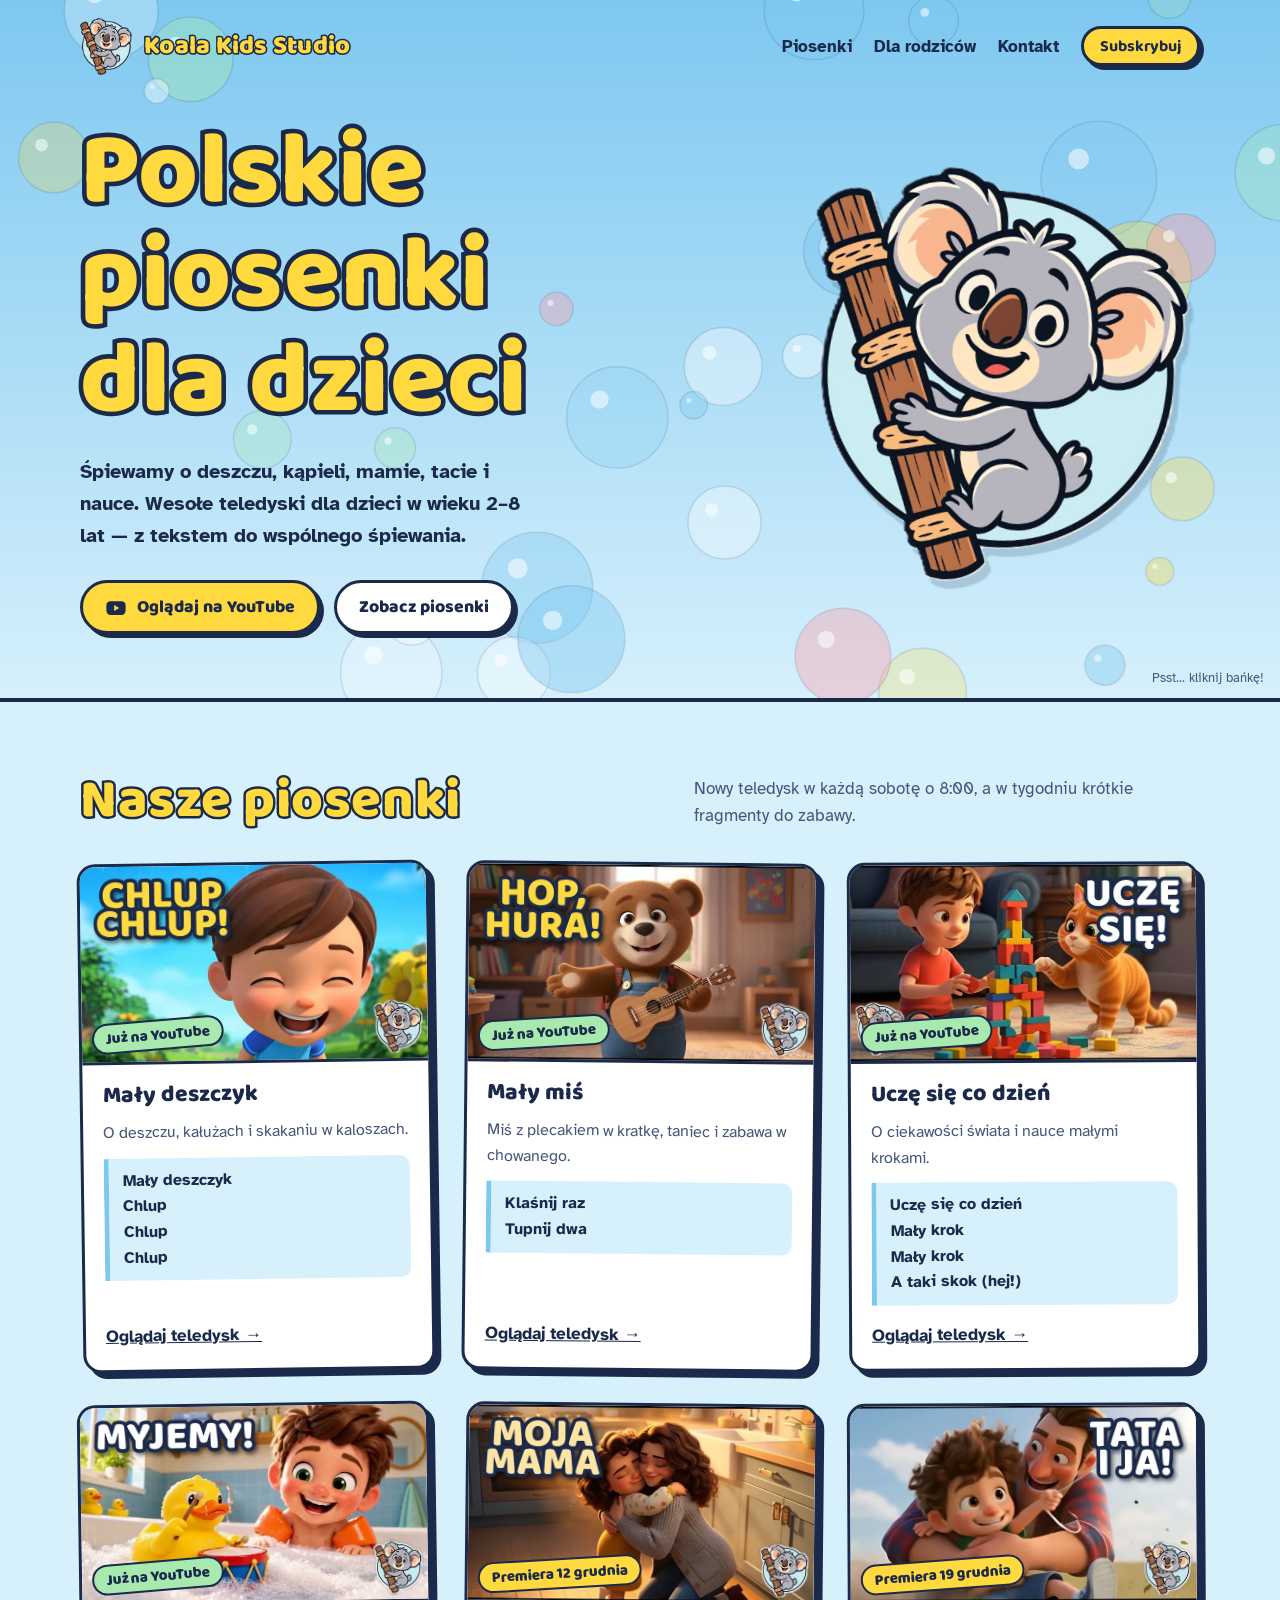
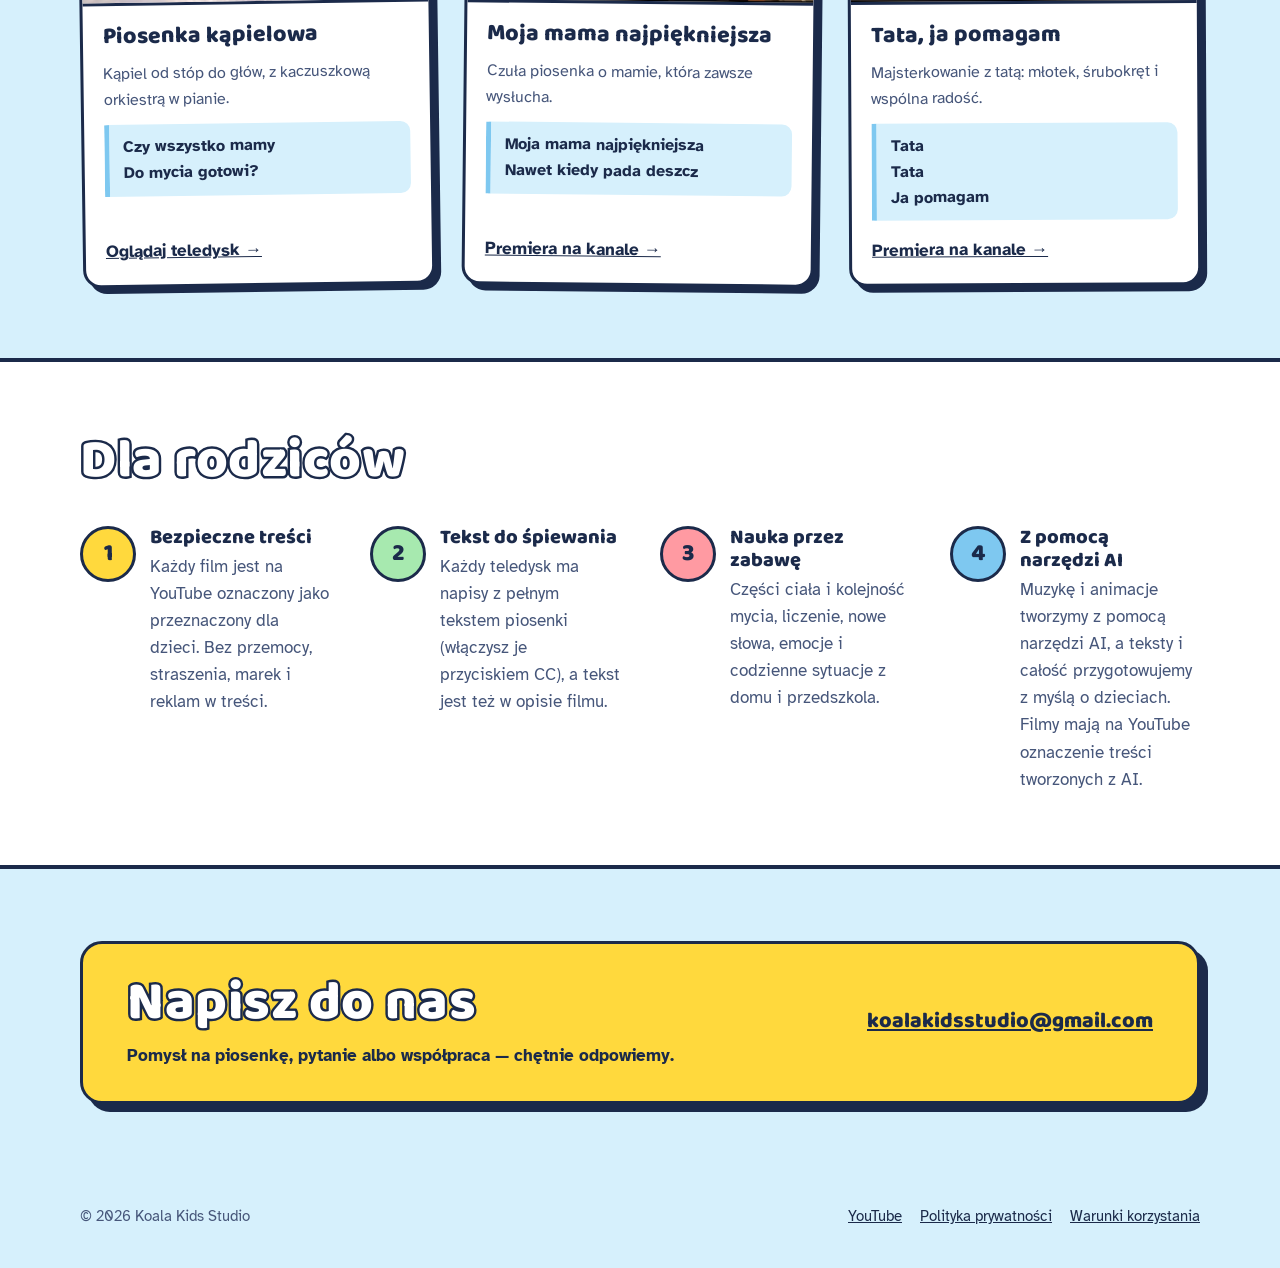
==== commit cf4fad87: "strona: 2026-11-21 15:18" ====
--- a/index.html
+++ b/index.html
@@ -163,6 +163,7 @@
     <nav aria-label="Stopka">
       <a href="https://www.youtube.com/@koalakidsstudiopl">YouTube</a>
       <a href="polityka-prywatnosci.html">Polityka prywatności</a>
+      <a href="warunki.html">Warunki korzystania</a>
     </nav>
   </div>
 </footer>
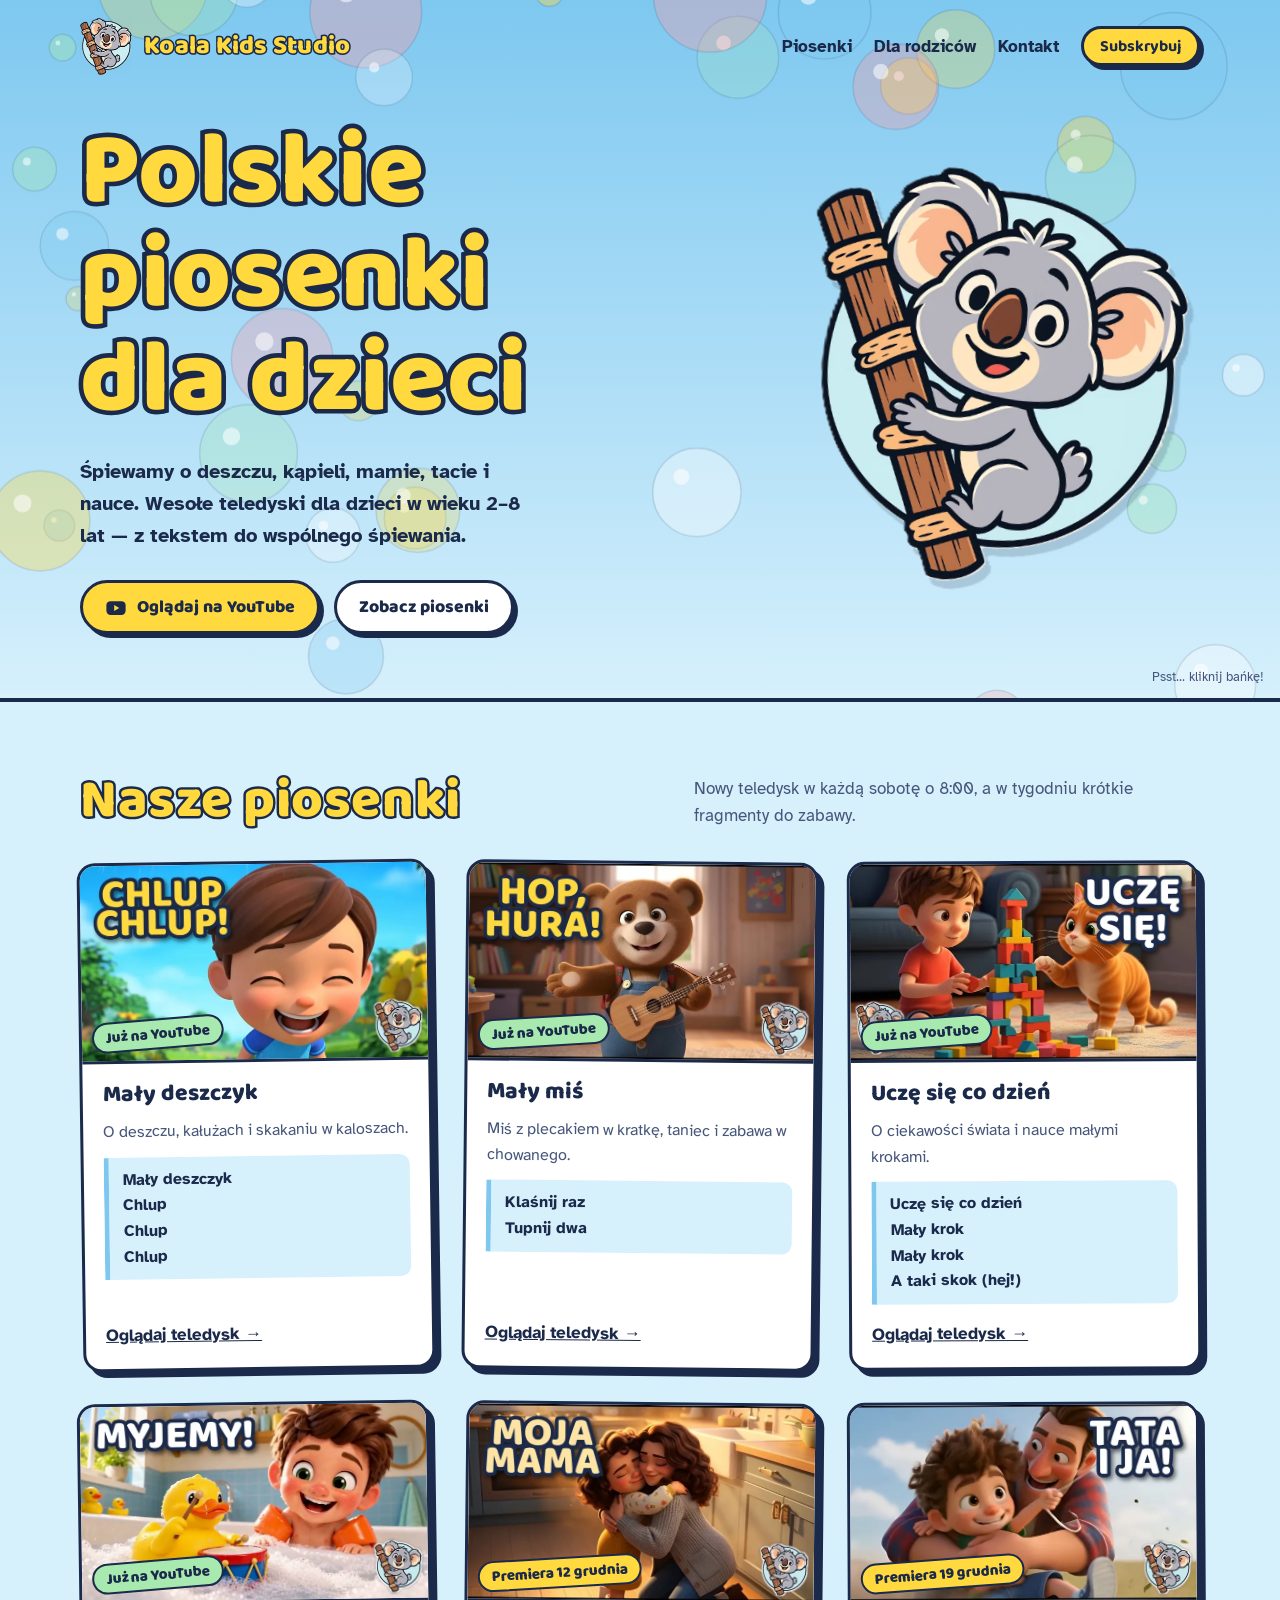
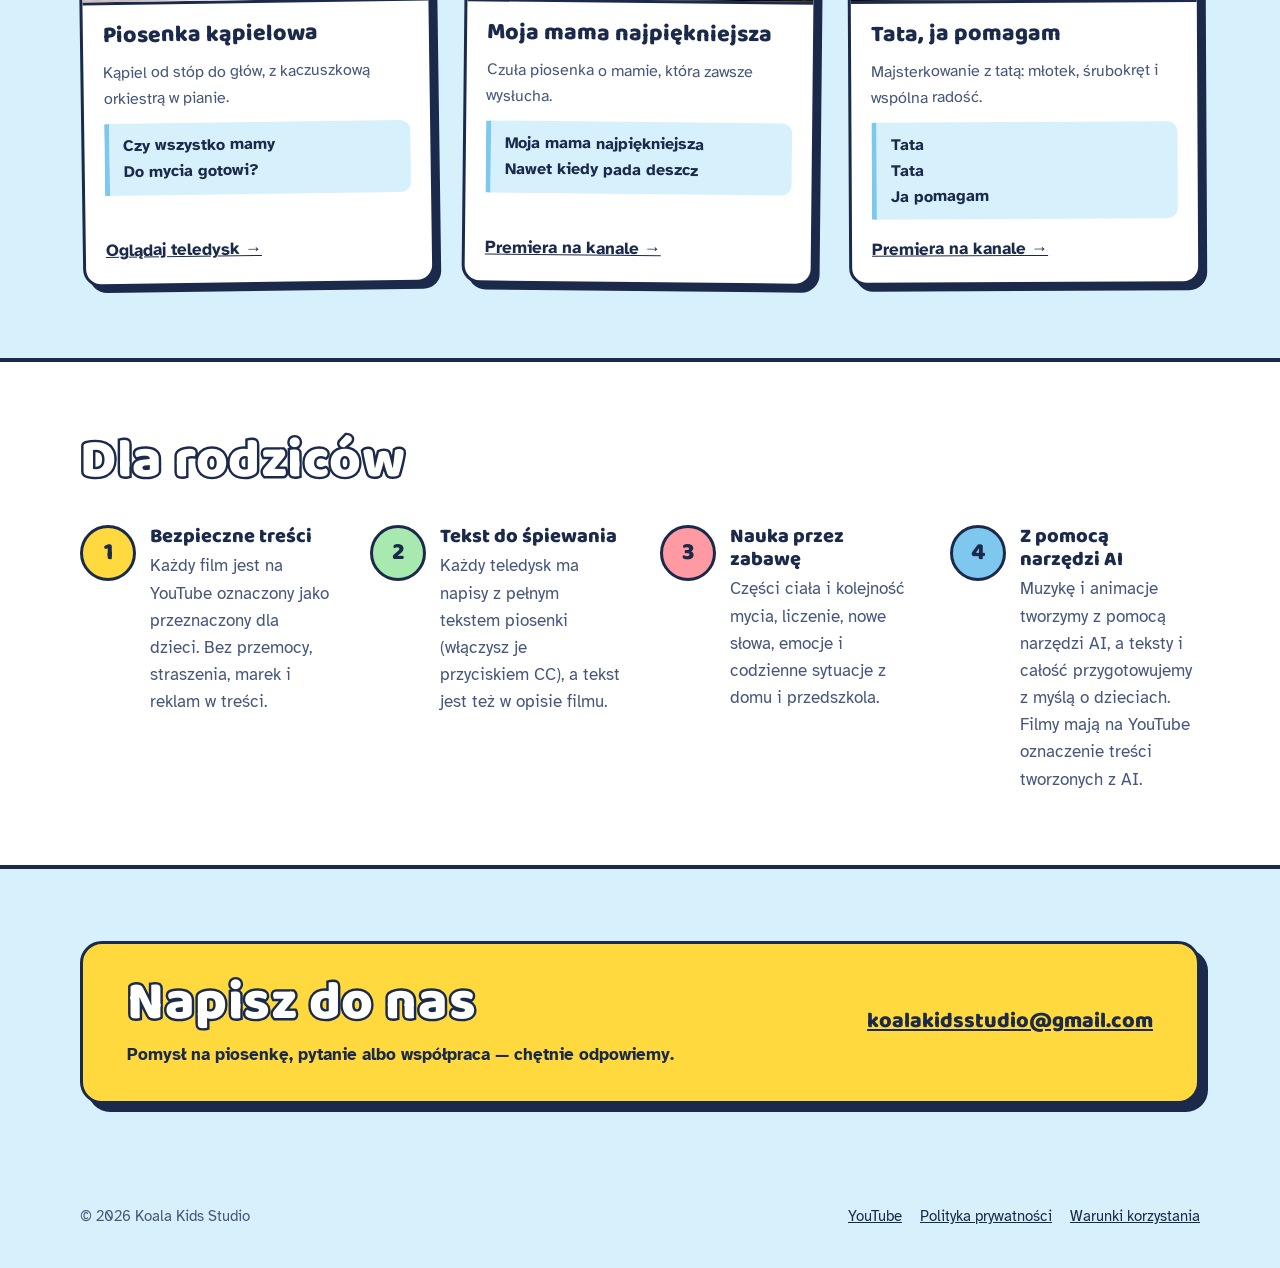
==== commit b5fa1ae4: "strona: 2026-11-21 16:26" ====
--- a/index.html
+++ b/index.html
@@ -10,15 +10,24 @@
 <meta property="og:title" content="Koala Kids Studio — polskie piosenki dla dzieci">
 <meta property="og:description" content="Wesołe polskie piosenki z teledyskami dla dzieci w wieku 2–8 lat.">
 <meta property="og:image" content="https://koalakidsstudio.pl/img/kks-007.webp">
+<link rel="canonical" href="https://koalakidsstudio.pl/">
+<meta property="og:type" content="website">
+<meta property="og:site_name" content="Koala Kids Studio">
+<meta property="og:locale" content="pl_PL">
+<meta property="og:url" content="https://koalakidsstudio.pl/">
+<meta name="twitter:card" content="summary_large_image">
+<link rel="preload" href="fonts/baloo-2-latin.woff2" as="font" type="font/woff2" crossorigin>
+<link rel="preload" href="fonts/atkinson-hyperlegible-400-latin.woff2" as="font" type="font/woff2" crossorigin>
 <link rel="stylesheet" href="fonts.css">
 <link rel="stylesheet" href="style.css">
+<script type="application/ld+json">{"@context": "https://schema.org", "@type": "Organization", "name": "Koala Kids Studio", "url": "https://koalakidsstudio.pl/", "logo": "https://koalakidsstudio.pl/img/logo.webp", "email": "koalakidsstudio@gmail.com", "sameAs": ["https://www.youtube.com/@koalakidsstudiopl"], "description": "Polskie piosenki dla dzieci z wesołymi teledyskami."}</script>
 </head>
 <body>
 
 <header class="gora">
   <canvas id="banki" aria-hidden="true"></canvas>
   <div class="wrap menu">
-    <a class="marka" href="#"><img src="img/logo.webp" alt=""><span class="obrys">Koala Kids Studio</span></a>
+    <a class="marka" href="#"><img src="img/logo-maly.webp" width="52" height="57" alt=""><span class="obrys">Koala Kids Studio</span></a>
     <nav aria-label="Menu">
       <a href="#piosenki">Piosenki</a>
       <a href="#rodzice">Dla rodziców</a>
@@ -38,7 +47,7 @@
         <a class="przycisk jasny" href="#piosenki">Zobacz piosenki</a>
       </div>
     </div>
-    <img class="koala" src="img/logo.webp" alt="Koala z kanału Koala Kids Studio wspina się po drabince">
+    <img class="koala" src="img/logo.webp" width="587" height="640" fetchpriority="high" alt="Koala z kanału Koala Kids Studio wspina się po drabince">
   </div>
   <span class="podpis-banki">Psst… kliknij bańkę!</span>
 </header>
@@ -52,7 +61,7 @@
       </div>
       <div class="piosenki">
         <article class="piosenka" data-premiera="2026-11-21T08:00:00+01:00" data-yt="pkeuDbshSq4">
-          <div class="kadr"><img src="img/kks-001.webp" alt="Miniatura teledysku Mały deszczyk" loading="lazy"><span class="znaczek juz">Już na YouTube</span></div>
+          <div class="kadr"><img src="img/kks-001.webp" alt="Miniatura teledysku Mały deszczyk" width="720" height="405" loading="lazy"><span class="znaczek juz">Już na YouTube</span></div>
           <div class="tresc">
             <h3>Mały deszczyk</h3>
             <p class="o">O deszczu, kałużach i skakaniu w kaloszach.</p>
@@ -64,7 +73,7 @@
           </div>
         </article>
         <article class="piosenka" data-premiera="2026-11-25T08:00:00+01:00" data-yt="8YzQGUByUic">
-          <div class="kadr"><img src="img/kks-003.webp" alt="Miniatura teledysku Mały miś" loading="lazy"><span class="znaczek">Premiera 25 listopada</span></div>
+          <div class="kadr"><img src="img/kks-003.webp" alt="Miniatura teledysku Mały miś" width="720" height="405" loading="lazy"><span class="znaczek">Premiera 25 listopada</span></div>
           <div class="tresc">
             <h3>Mały miś</h3>
             <p class="o">Miś z plecakiem w kratkę, taniec i zabawa w chowanego.</p>
@@ -74,7 +83,7 @@
           </div>
         </article>
         <article class="piosenka" data-premiera="2026-11-28T08:00:00+01:00" data-yt="z_rYiJi0wVs">
-          <div class="kadr"><img src="img/kks-002.webp" alt="Miniatura teledysku Uczę się co dzień" loading="lazy"><span class="znaczek">Premiera 28 listopada</span></div>
+          <div class="kadr"><img src="img/kks-002.webp" alt="Miniatura teledysku Uczę się co dzień" width="720" height="405" loading="lazy"><span class="znaczek">Premiera 28 listopada</span></div>
           <div class="tresc">
             <h3>Uczę się co dzień</h3>
             <p class="o">O ciekawości świata i nauce małymi krokami.</p>
@@ -86,7 +95,7 @@
           </div>
         </article>
         <article class="piosenka" data-premiera="2026-12-05T08:00:00+01:00" data-yt="9zr2ETC3fcg">
-          <div class="kadr"><img src="img/kks-007.webp" alt="Miniatura teledysku Piosenka kąpielowa" loading="lazy"><span class="znaczek">Premiera 5 grudnia</span></div>
+          <div class="kadr"><img src="img/kks-007.webp" alt="Miniatura teledysku Piosenka kąpielowa" width="720" height="405" loading="lazy"><span class="znaczek">Premiera 5 grudnia</span></div>
           <div class="tresc">
             <h3>Piosenka kąpielowa</h3>
             <p class="o">Kąpiel od stóp do głów, z kaczuszkową orkiestrą w pianie.</p>
@@ -96,7 +105,7 @@
           </div>
         </article>
         <article class="piosenka" data-premiera="2026-12-12T08:00:00+01:00" data-yt="">
-          <div class="kadr"><img src="img/kks-004.webp" alt="Miniatura teledysku Moja mama najpiękniejsza" loading="lazy"><span class="znaczek">Premiera 12 grudnia</span></div>
+          <div class="kadr"><img src="img/kks-004.webp" alt="Miniatura teledysku Moja mama najpiękniejsza" width="720" height="405" loading="lazy"><span class="znaczek">Premiera 12 grudnia</span></div>
           <div class="tresc">
             <h3>Moja mama najpiękniejsza</h3>
             <p class="o">Czuła piosenka o mamie, która zawsze wysłucha.</p>
@@ -106,7 +115,7 @@
           </div>
         </article>
         <article class="piosenka" data-premiera="2026-12-19T08:00:00+01:00" data-yt="">
-          <div class="kadr"><img src="img/kks-005.webp" alt="Miniatura teledysku Tata, ja pomagam" loading="lazy"><span class="znaczek">Premiera 19 grudnia</span></div>
+          <div class="kadr"><img src="img/kks-005.webp" alt="Miniatura teledysku Tata, ja pomagam" width="720" height="405" loading="lazy"><span class="znaczek">Premiera 19 grudnia</span></div>
           <div class="tresc">
             <h3>Tata, ja pomagam</h3>
             <p class="o">Majsterkowanie z tatą: młotek, śrubokręt i wspólna radość.</p>
--- a/style.css
+++ b/style.css
@@ -25,7 +25,7 @@
   color: var(--tekst);
   font: 400 1.0625rem/1.6 var(--f-tekst);
 }
-img { max-width: 100%; display: block; }
+img { max-width: 100%; height: auto; display: block; }
 a { color: var(--granat); }
 a:focus-visible, button:focus-visible { outline: 3px solid var(--granat); outline-offset: 3px; border-radius: 6px; }
 
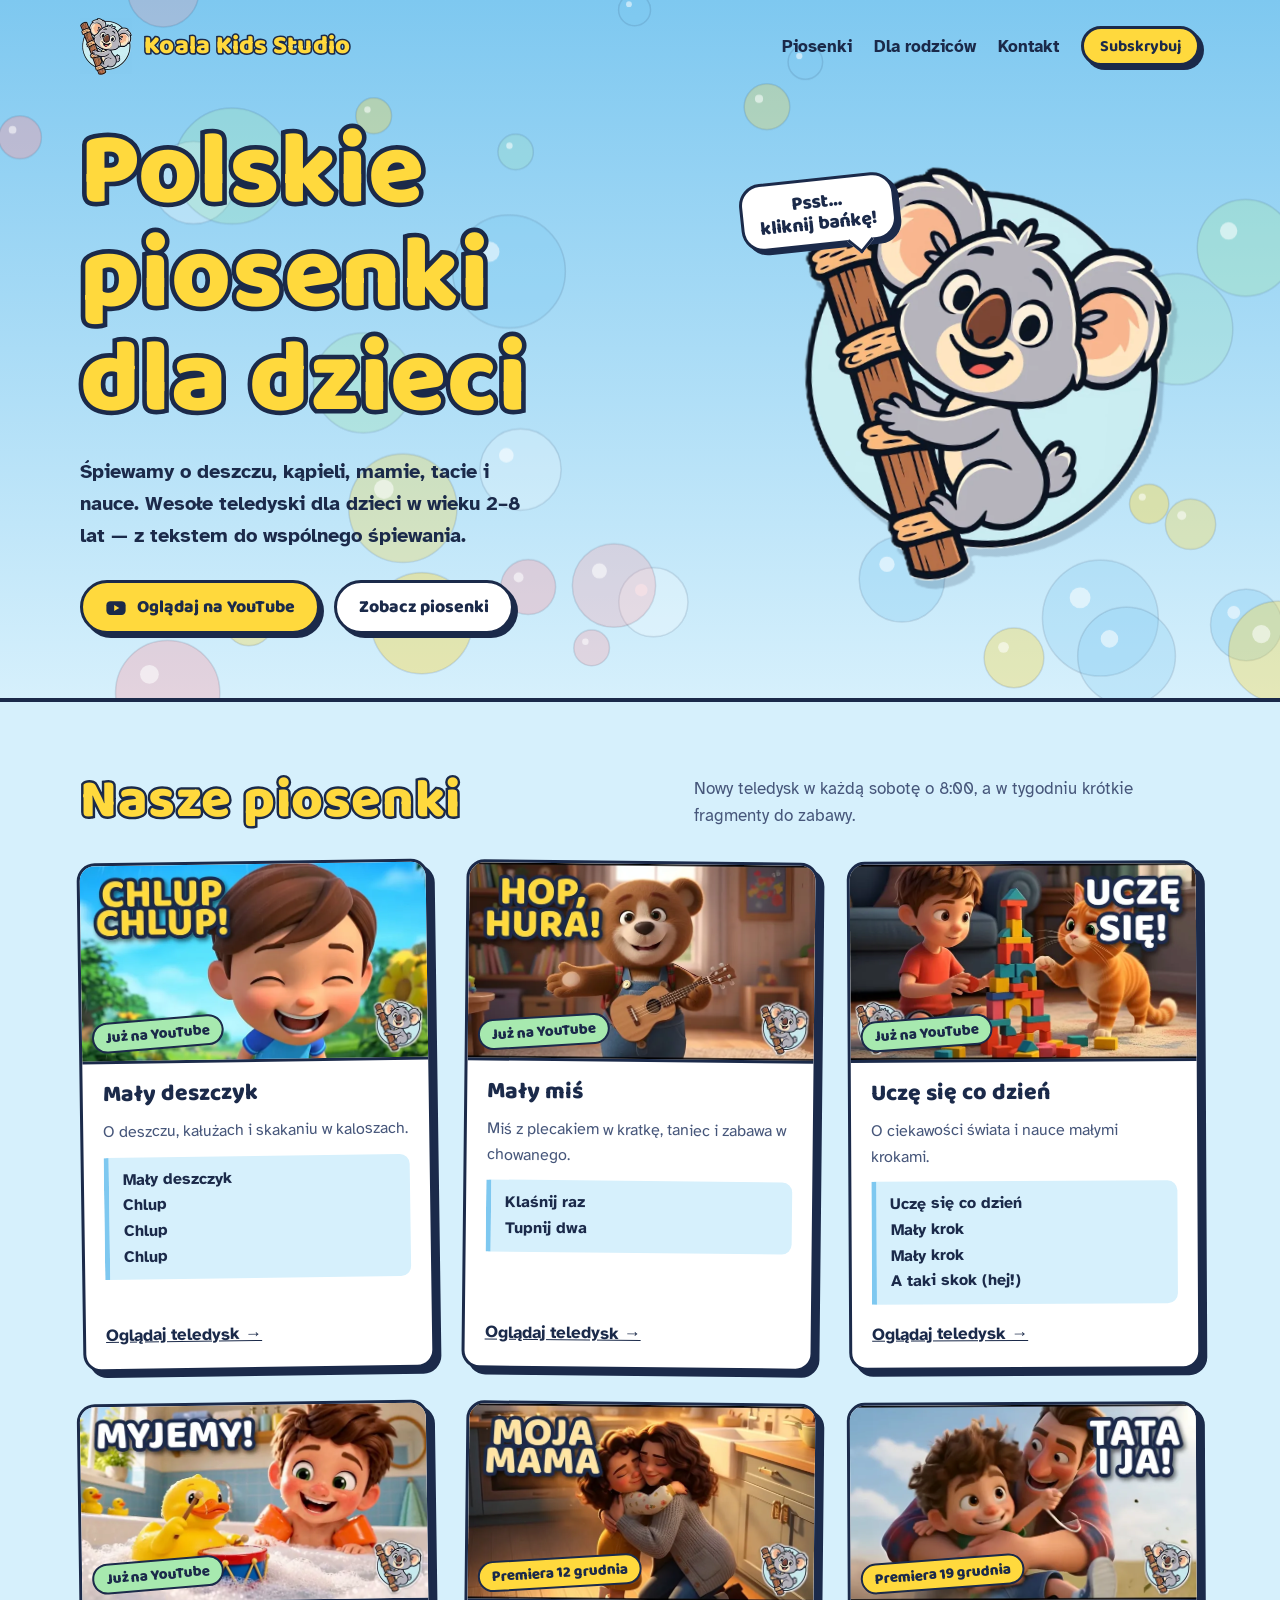
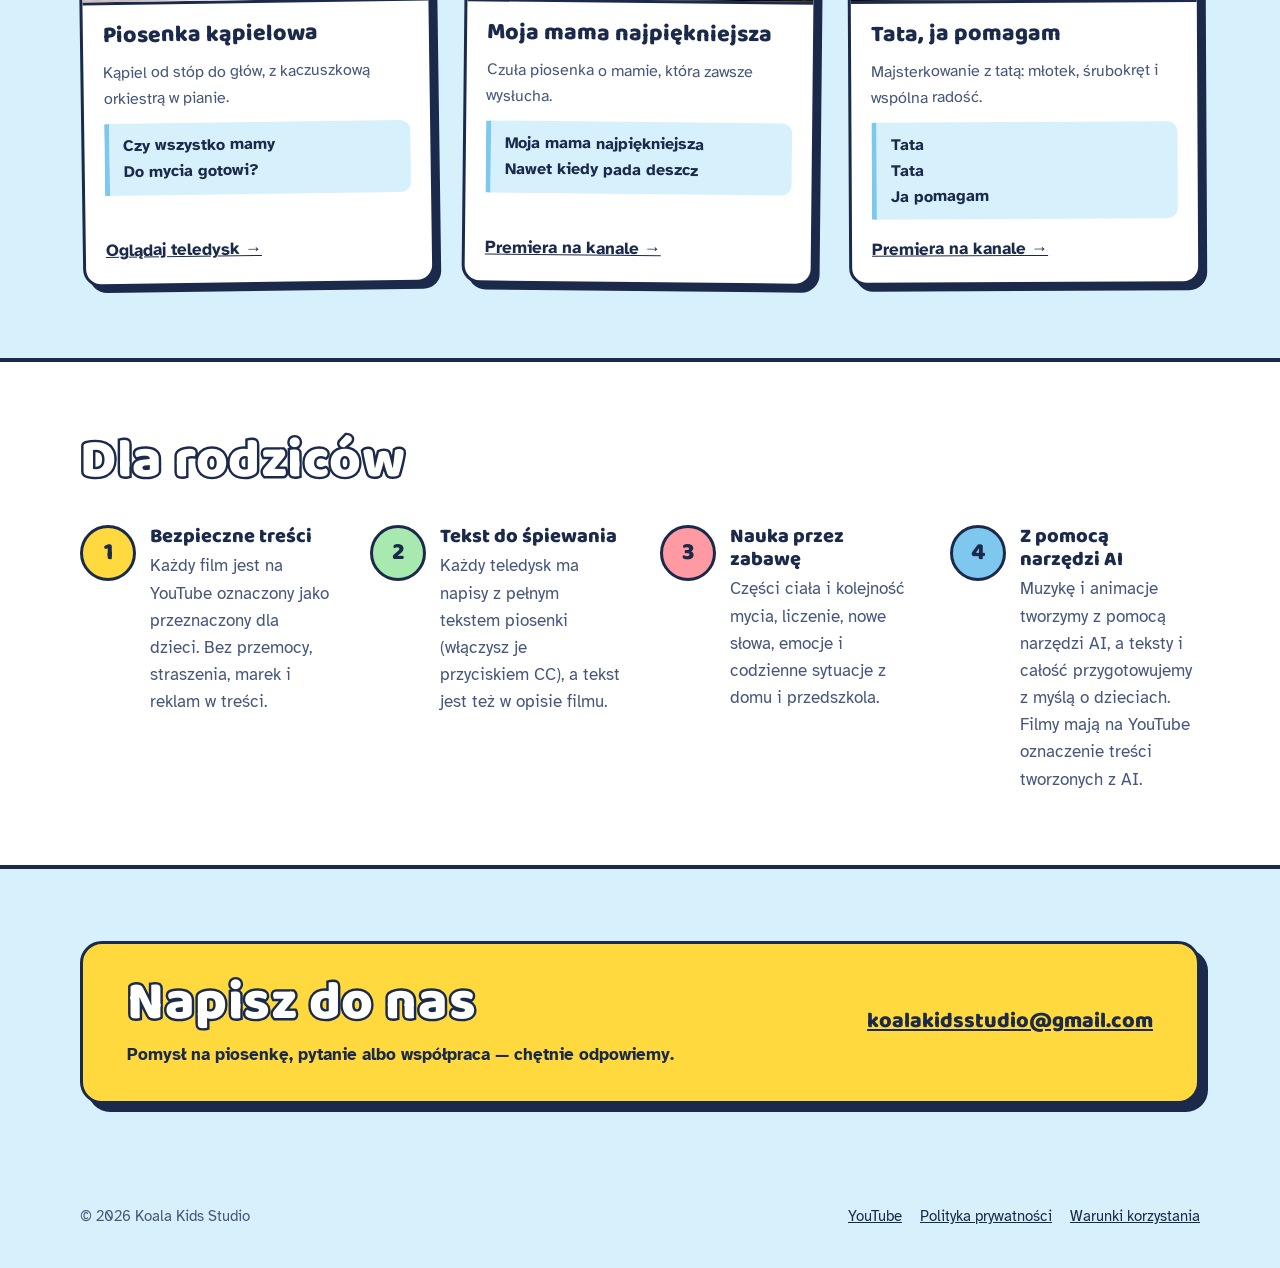
==== commit 739db9f8: "strona: 2026-11-21 19:49" ====
--- a/index.html
+++ b/index.html
@@ -47,9 +47,11 @@
         <a class="przycisk jasny" href="#piosenki">Zobacz piosenki</a>
       </div>
     </div>
-    <img class="koala" src="img/logo.webp" width="587" height="640" fetchpriority="high" alt="Koala z kanału Koala Kids Studio wspina się po drabince">
+    <div class="koala-miejsce">
+      <img class="koala" src="img/logo.webp" width="587" height="640" fetchpriority="high" alt="Koala z kanału Koala Kids Studio wspina się po drabince">
+      <span class="dymek">Psst…<br>kliknij bańkę!</span>
+    </div>
   </div>
-  <span class="podpis-banki">Psst… kliknij bańkę!</span>
 </header>
 
 <main>
--- a/style.css
+++ b/style.css
@@ -92,8 +92,21 @@
 .bohater h1 .linia { display: block; }
 .bohater .wstep { font-size: 1.25rem; max-width: 34ch; margin: 22px 0 28px; font-weight: 700; }
 .bohater .przyciski { display: flex; gap: 14px; flex-wrap: wrap; }
-.bohater .koala { width: min(380px, 100%); justify-self: center; filter: drop-shadow(6px 8px 0 rgba(27, 42, 74, .18)); transform: rotate(4deg); }
-.podpis-banki { position: absolute; right: 16px; bottom: 10px; font-size: .8rem; color: var(--tekst-cichy); }
+.koala-miejsce { position: relative; justify-self: center; }
+.bohater .koala { width: min(380px, 100%); filter: drop-shadow(6px 8px 0 rgba(27, 42, 74, .18)); transform: rotate(4deg); }
+/* dymek przy koali: zachęta do pękania baniek (nie łapie kliknięć, żeby bańki pod nim dało się pękać) */
+.dymek {
+  position: absolute; top: 2%; left: -12%; z-index: 1; max-width: 9.5em; text-align: center; pointer-events: none;
+  font: 800 1.2rem/1.15 var(--f-tytul); color: var(--granat);
+  background: var(--papier); border: 3px solid var(--granat); border-radius: 22px; padding: 10px 16px 8px;
+  box-shadow: 4px 4px 0 var(--granat); transform: rotate(-6deg); animation: kiwanie 2.6s ease-in-out infinite;
+}
+.dymek::after {
+  content: ""; position: absolute; right: 26px; bottom: -11px; width: 16px; height: 16px;
+  background: var(--papier); border: solid var(--granat); border-width: 0 3px 3px 0; transform: rotate(45deg);
+}
+@keyframes kiwanie { 50% { transform: rotate(-2deg) translateY(-5px); } }
+@media (prefers-reduced-motion: reduce) { .dymek { animation: none; } }
 
 /* ---------- piosenki ---------- */
 section { padding-block: 72px; }
@@ -174,7 +187,10 @@
 
 @media (max-width: 760px) {
   .bohater { grid-template-columns: 1fr; padding-bottom: 48px; }
-  .bohater .koala { width: 210px; order: -1; justify-self: start; }
+  .koala-miejsce { order: -1; justify-self: start; }
+  .bohater .koala { width: 210px; }
+  .dymek { left: calc(100% + 4px); top: 14%; font-size: 1.05rem; max-width: 7.5em; transform: rotate(4deg); animation: none; }
+  .dymek::after { right: auto; left: -11px; bottom: 40%; border-width: 0 0 3px 3px; }
   .kontakt .karta { grid-template-columns: 1fr; }
   .piosenka:nth-child(n) { transform: none; }
 }
